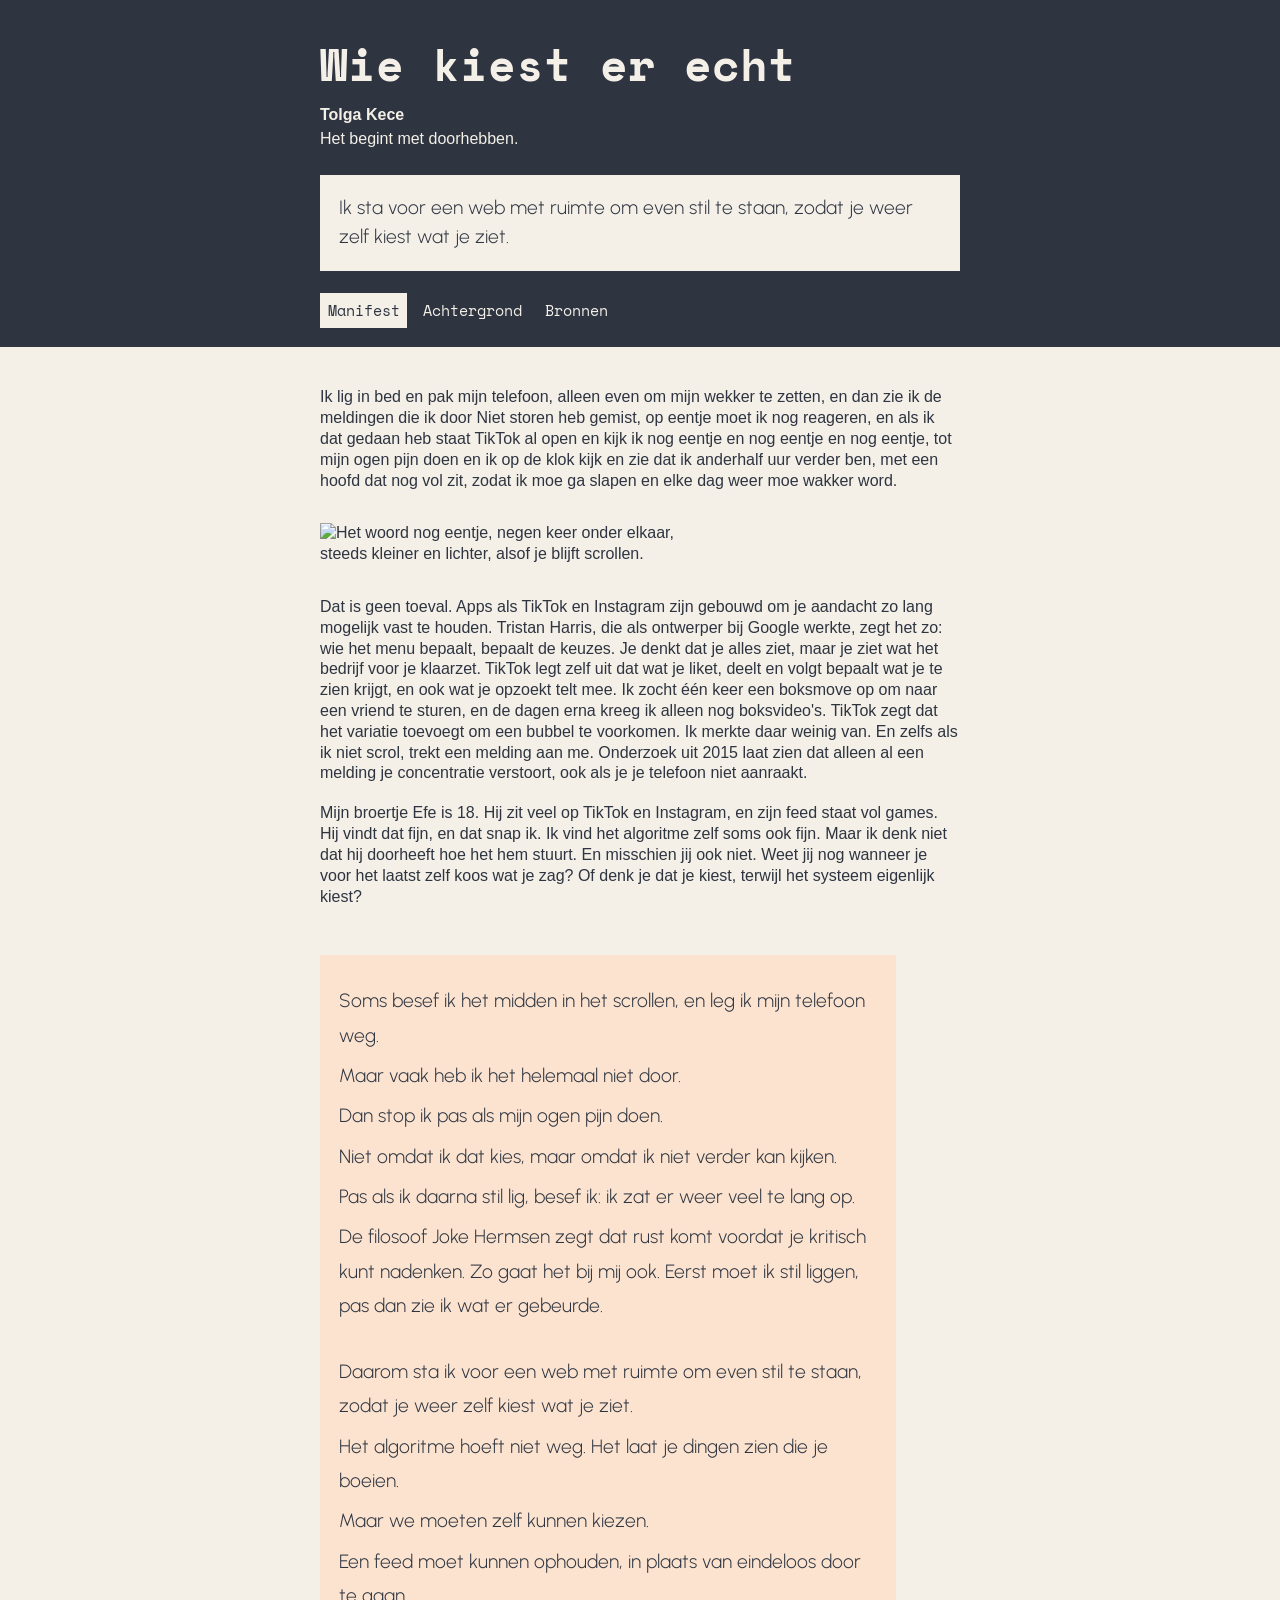
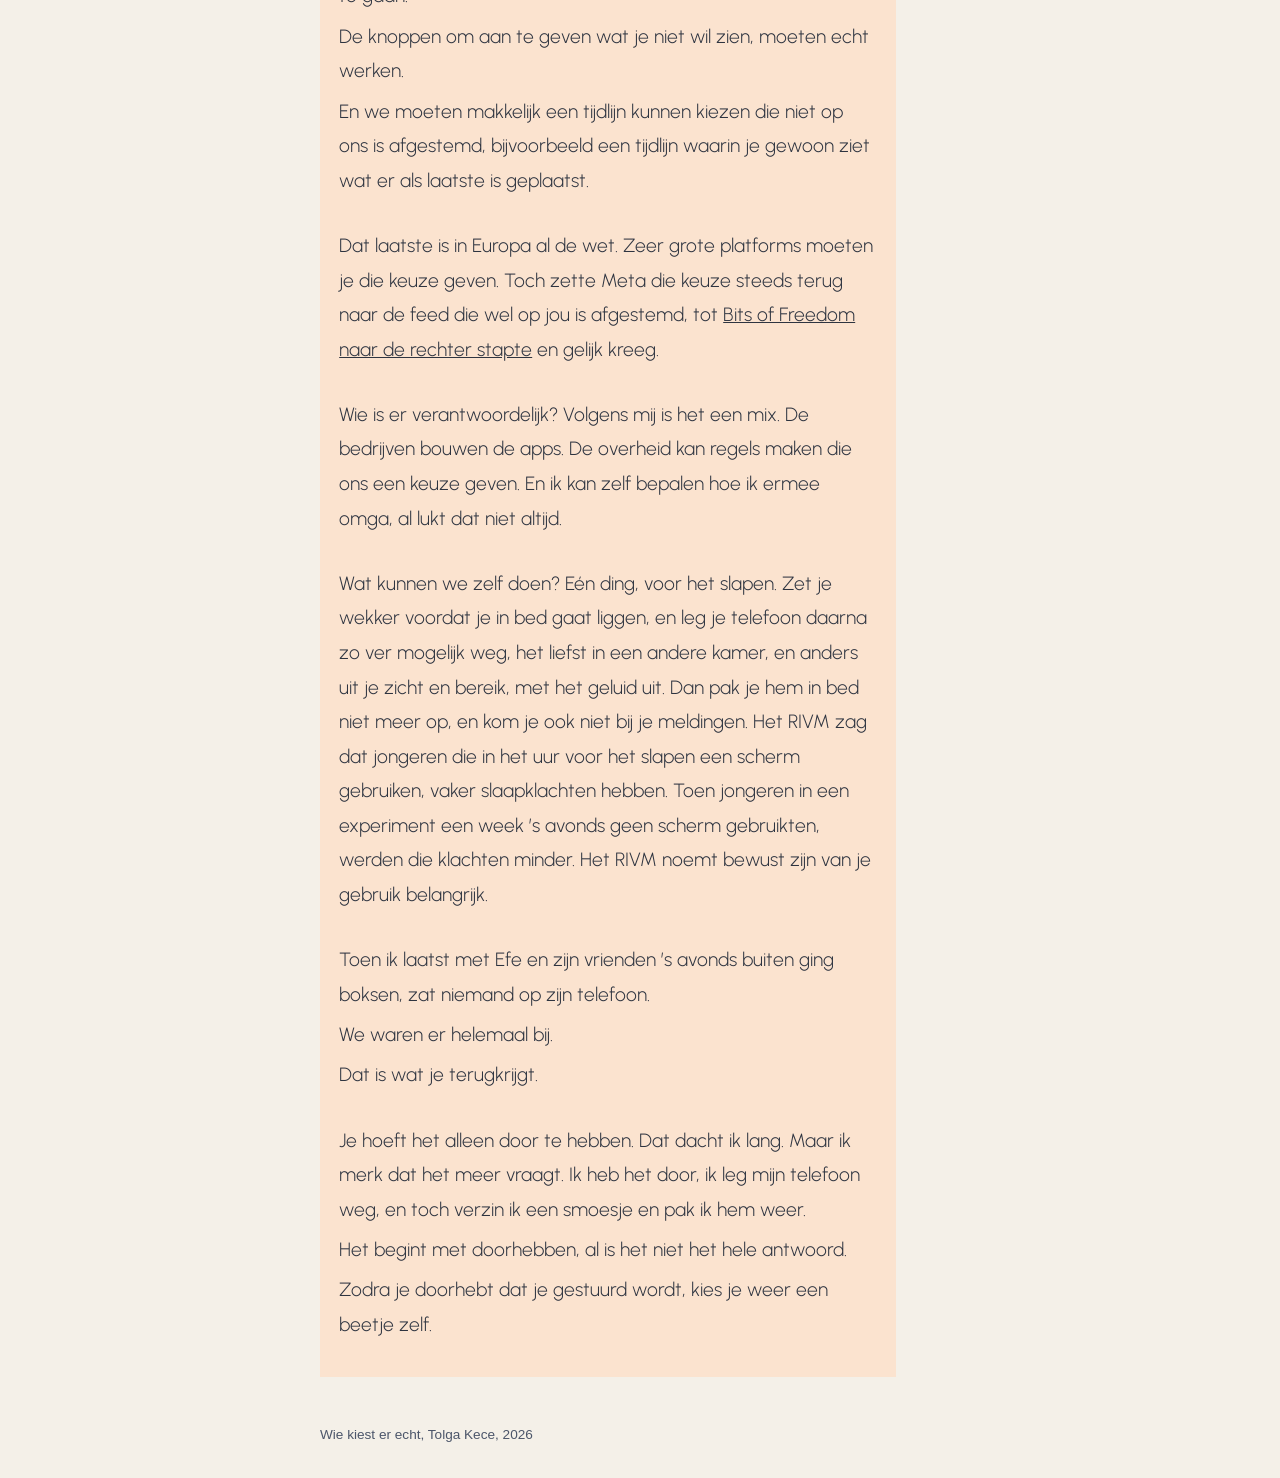
==== index.html @ d1e9406f "Add files via upload" ====
<!DOCTYPE html>
<html lang="nl">
<head>
  <meta charset="UTF-8">
  <meta name="viewport" content="width=device-width, initial-scale=1.0">
  <title>Wie kiest er echt - Manifest</title>
  <link rel="preconnect" href="https://fonts.googleapis.com">
  <link rel="preconnect" href="https://fonts.gstatic.com" crossorigin>
  <link href="https://fonts.googleapis.com/css2?family=Space+Mono:wght@400;700&family=Urbanist:wght@300;400&display=swap" rel="stylesheet">
  <link rel="stylesheet" href="style.css">
</head>
<body>

  <header>
    <h1>Wie kiest er echt</h1>
    <p class="naam">Tolga Kece</p>
    <p class="slogan">Het begint met doorhebben.</p>
    <p class="missie">Ik sta voor een web met ruimte om even stil te staan, zodat je weer zelf kiest wat je ziet.</p>
    <nav>
      <ul>
        <li><a class="actief" href="index.html">Manifest</a></li>
        <li><a href="achtergrond.html">Achtergrond</a></li>
        <li><a href="bronnen.html">Bronnen</a></li>
      </ul>
    </nav>
  </header>

  <main>

    <section class="deel-sturing">
      <p>Ik lig in bed en pak mijn telefoon, alleen even om mijn wekker te zetten, en dan zie ik de meldingen die ik door Niet storen heb gemist, op eentje moet ik nog reageren, en als ik dat gedaan heb staat TikTok al open en kijk ik nog eentje en nog eentje en nog eentje, tot mijn ogen pijn doen en ik op de klok kijk en zie dat ik anderhalf uur verder ben, met een hoofd dat nog vol zit, zodat ik moe ga slapen en elke dag weer moe wakker word.</p>

      <img class="beeld-herhaling" src="images/herhaling.svg" alt="Het woord nog eentje, negen keer onder elkaar, steeds kleiner en lichter, alsof je blijft scrollen.">

      <p>Dat is geen toeval. Apps als TikTok en Instagram zijn gebouwd om je aandacht zo lang mogelijk vast te houden. Tristan Harris, die als ontwerper bij Google werkte, zegt het zo: wie het menu bepaalt, bepaalt de keuzes. Je denkt dat je alles ziet, maar je ziet wat het bedrijf voor je klaarzet. TikTok legt zelf uit dat wat je liket, deelt en volgt bepaalt wat je te zien krijgt, en ook wat je opzoekt telt mee. Ik zocht één keer een boksmove op om naar een vriend te sturen, en de dagen erna kreeg ik alleen nog boksvideo's. TikTok zegt dat het variatie toevoegt om een bubbel te voorkomen. Ik merkte daar weinig van. En zelfs als ik niet scrol, trekt een melding aan me. Onderzoek uit 2015 laat zien dat alleen al een melding je concentratie verstoort, ook als je je telefoon niet aanraakt.</p>

      <p>Mijn broertje Efe is 18. Hij zit veel op TikTok en Instagram, en zijn feed staat vol games. Hij vindt dat fijn, en dat snap ik. Ik vind het algoritme zelf soms ook fijn. Maar ik denk niet dat hij doorheeft hoe het hem stuurt. En misschien jij ook niet. Weet jij nog wanneer je voor het laatst zelf koos wat je zag? Of denk je dat je kiest, terwijl het systeem eigenlijk kiest?</p>
    </section>

    <section class="deel-vrijheid">
      <p>Soms besef ik het midden in het scrollen, en leg ik mijn telefoon weg.</p>
      <p>Maar vaak heb ik het helemaal niet door.</p>
      <p>Dan stop ik pas als mijn ogen pijn doen.</p>
      <p>Niet omdat ik dat kies, maar omdat ik niet verder kan kijken.</p>
      <p>Pas als ik daarna stil lig, besef ik: ik zat er weer veel te lang op.</p>
      <p>De filosoof Joke Hermsen zegt dat rust komt voordat je kritisch kunt nadenken. Zo gaat het bij mij ook. Eerst moet ik stil liggen, pas dan zie ik wat er gebeurde.</p>

      <p class="nieuw-blok">Daarom sta ik voor een web met ruimte om even stil te staan, zodat je weer zelf kiest wat je ziet.</p>
      <p>Het algoritme hoeft niet weg. Het laat je dingen zien die je boeien.</p>
      <p>Maar we moeten zelf kunnen kiezen.</p>
      <p>Een feed moet kunnen ophouden, in plaats van eindeloos door te gaan.</p>
      <p>De knoppen om aan te geven wat je niet wil zien, moeten echt werken.</p>
      <p>En we moeten makkelijk een tijdlijn kunnen kiezen die niet op ons is afgestemd, bijvoorbeeld een tijdlijn waarin je gewoon ziet wat er als laatste is geplaatst.</p>

      <p class="nieuw-blok">Dat laatste is in Europa al de wet. Zeer grote platforms moeten je die keuze geven. Toch zette Meta die keuze steeds terug naar de feed die wel op jou is afgestemd, tot <a href="achtergrond.html">Bits of Freedom naar de rechter stapte</a> en gelijk kreeg.</p>

      <p class="nieuw-blok">Wie is er verantwoordelijk? Volgens mij is het een mix. De bedrijven bouwen de apps. De overheid kan regels maken die ons een keuze geven. En ik kan zelf bepalen hoe ik ermee omga, al lukt dat niet altijd.</p>

      <p class="nieuw-blok">Wat kunnen we zelf doen? Eén ding, voor het slapen. Zet je wekker voordat je in bed gaat liggen, en leg je telefoon daarna zo ver mogelijk weg, het liefst in een andere kamer, en anders uit je zicht en bereik, met het geluid uit. Dan pak je hem in bed niet meer op, en kom je ook niet bij je meldingen. Het RIVM zag dat jongeren die in het uur voor het slapen een scherm gebruiken, vaker slaapklachten hebben. Toen jongeren in een experiment een week ’s avonds geen scherm gebruikten, werden die klachten minder. Het RIVM noemt bewust zijn van je gebruik belangrijk.</p>

      <p class="nieuw-blok">Toen ik laatst met Efe en zijn vrienden ’s avonds buiten ging boksen, zat niemand op zijn telefoon.</p>
      <p>We waren er helemaal bij.</p>
      <p>Dat is wat je terugkrijgt.</p>

      <p class="nieuw-blok">Je hoeft het alleen door te hebben. Dat dacht ik lang. Maar ik merk dat het meer vraagt. Ik heb het door, ik leg mijn telefoon weg, en toch verzin ik een smoesje en pak ik hem weer.</p>
      <p>Het begint met doorhebben, al is het niet het hele antwoord.</p>
      <p>Zodra je doorhebt dat je gestuurd wordt, kies je weer een beetje zelf.</p>
    </section>

  </main>

  <footer>
    <p>Wie kiest er echt, Tolga Kece, 2026</p>
  </footer>

</body>
</html>
---- style.css ----
/* Wie kiest er echt - Tolga Kece */
/* Kleuren: donker #2E3440, grijsblauw #4C566A, licht #F4F0E8, perzik #FBE3CF (deel over vrijheid) */

body {
  margin: 0;
  background-color: #F4F0E8;
  color: #2E3440;
  font-family: Helvetica, Arial, sans-serif;
  line-height: 1.5;
}

/* ---------- Kop ---------- */

header {
  background-color: #2E3440;
  color: #F4F0E8;
  padding: 2.5em 1.5em 1.5em;
}

/* alles in de kop staat in dezelfde kolom als de tekst eronder */
header h1,
header p,
nav ul {
  max-width: 40em;
  margin-left: auto;
  margin-right: auto;
}

header h1 {
  font-family: 'Space Mono', monospace;
  font-weight: 700;
  font-size: 2.8em;
  line-height: 1.1;
  margin-top: 0;
  margin-bottom: 0.3em;
  max-width: 14.3em;
}

.naam {
  font-weight: 700;
  margin-top: 0;
  margin-bottom: 0;
}

.slogan {
  margin-top: 0;
  margin-bottom: 1.5em;
}

.missie {
  background-color: #F4F0E8;
  color: #2E3440;
  font-family: 'Urbanist', sans-serif;
  font-weight: 300;
  font-size: 1.2em;
  line-height: 1.5;
  padding: 1em;
  margin-top: 0;
  margin-bottom: 1.5em;
  max-width: 31.33em;
}

/* ---------- Menu ---------- */

nav ul {
  display: flex;
  list-style: none;
  padding: 0;
  margin-top: 0;
  margin-bottom: 0;
}

nav li {
  margin-right: 0.5em;
}

nav a {
  font-family: 'Space Mono', monospace;
  font-weight: 400;
  font-size: 0.95em;
  color: #F4F0E8;
  text-decoration: none;
  padding: 0.4em 0.5em;
  transition: background-color 0.2s, color 0.2s;
}

nav a:hover,
nav a:focus {
  background-color: #F4F0E8;
  color: #2E3440;
  text-decoration: underline;
}

nav a.actief {
  background-color: #F4F0E8;
  color: #2E3440;
  text-decoration: none;
}

/* ---------- Tekst ---------- */

main {
  max-width: 40em;
  margin: 0 auto;
  padding: 2.5em 1.5em 3em;
}

main a {
  color: #2E3440;
  text-decoration: underline;
  transition: color 0.2s;
}

main a:hover,
main a:focus {
  color: #4C566A;
  text-decoration: none;
}

h2 {
  font-family: 'Space Mono', monospace;
  font-weight: 700;
  font-size: 1.4em;
  line-height: 1.25;
  margin-top: 2em;
  margin-bottom: 0.5em;
}

/* index.html */

.deel-sturing {
  font-family: Helvetica, Arial, sans-serif;
  line-height: 1.3;
}

.deel-sturing p {
  margin-top: 0;
  margin-bottom: 1.2em;
}

.deel-vrijheid {
  font-family: 'Urbanist', sans-serif;
  font-weight: 300;
  font-size: 1.2em;
  line-height: 1.8;
  max-width: 28em;
  margin-top: 2.5em;
  background-color: #FBE3CF;
  padding: 1.5em 1em;
}

.deel-vrijheid p {
  margin-top: 0;
  margin-bottom: 0.3em;
}

/* witregel tussen groepjes regels */
.deel-vrijheid .nieuw-blok {
  margin-top: 1.6em;
}

/* achtergrond.html */

.artikel {
  line-height: 1.5;
}

.paginatitel {
  font-size: 1.9em;
}

/* eerste kopje bovenaan main, zonder extra ruimte erboven */
.eerste-kop {
  margin-top: 0;
}

/* bronnen.html */

.bronnen ul {
  list-style: none;
  padding: 0;
  margin: 0;
}

.bronnen li {
  margin-bottom: 1em;
}

/* lange webadressen mogen overal afbreken, zodat ze op een telefoon passen */
.bronnen a {
  overflow-wrap: anywhere;
}

/* ---------- Voet ---------- */

footer {
  max-width: 40em;
  margin: 0 auto;
  padding: 0 1.5em 2em;
}

footer p {
  color: #4C566A;
  font-size: 0.85em;
  margin: 0;
}

/* Beelden */

.beeld-herhaling,
.beeld-tijdlijn {
  display: block;
  width: 100%;
  max-width: 360px;
  margin: 2em 0;
}
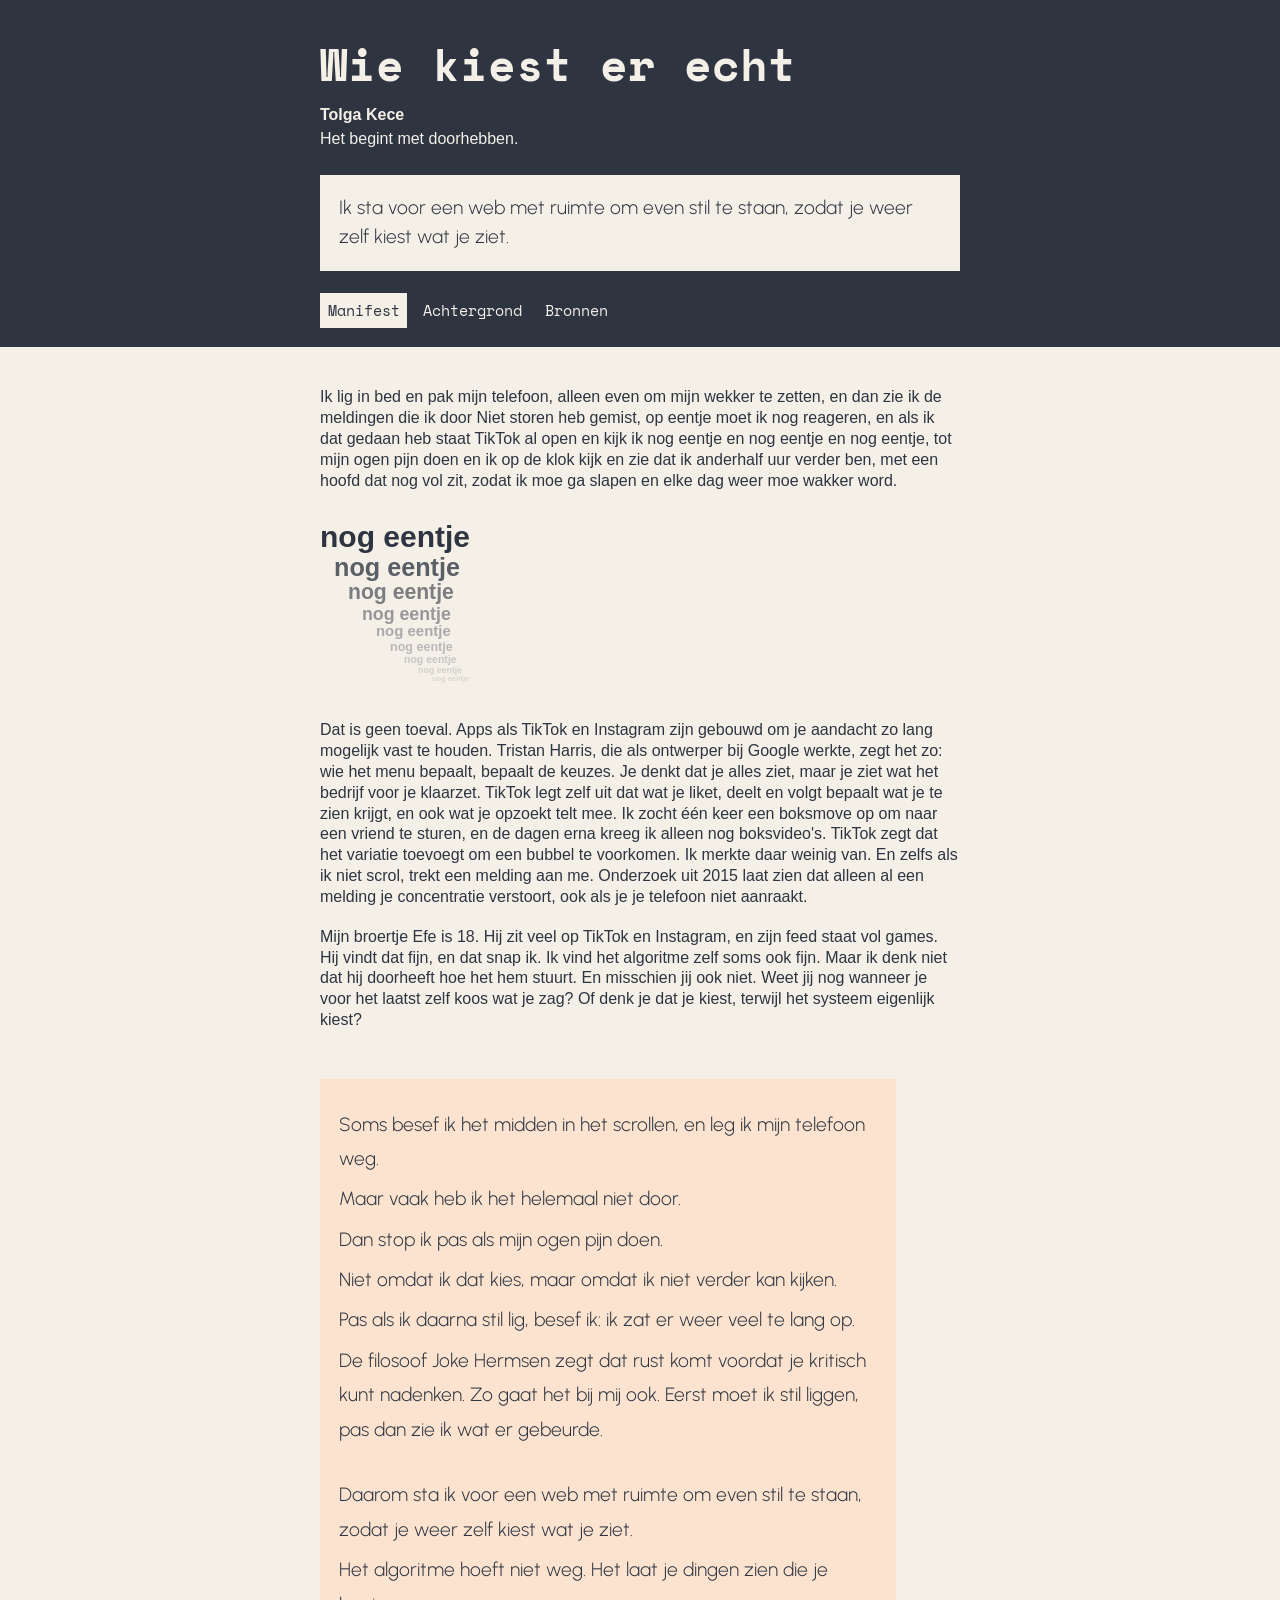
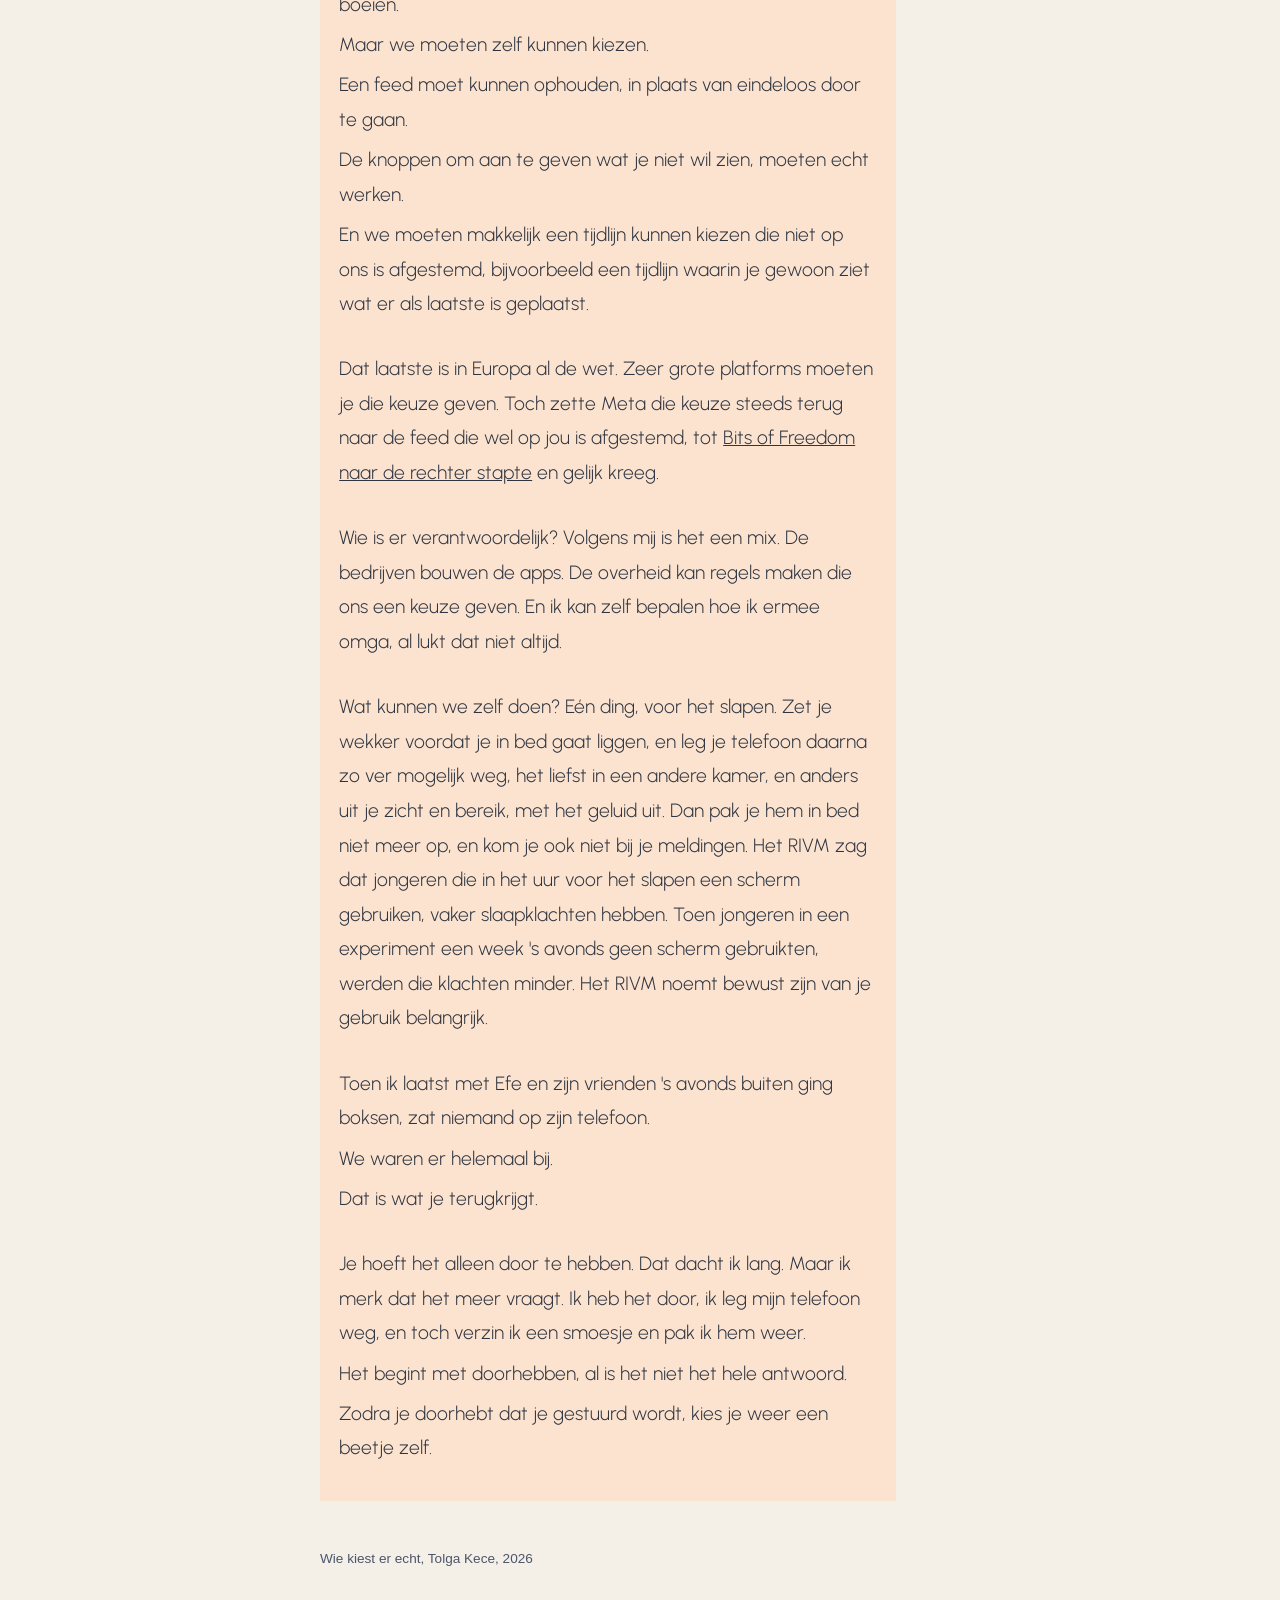
==== commit d77b385c: "Add files via upload" ====
--- a/index.html
+++ b/index.html
@@ -1,77 +1,161 @@
-<!DOCTYPE html>
+<!doctype html>
 <html lang="nl">
-<head>
-  <meta charset="UTF-8">
-  <meta name="viewport" content="width=device-width, initial-scale=1.0">
-  <title>Wie kiest er echt - Manifest</title>
-  <link rel="preconnect" href="https://fonts.googleapis.com">
-  <link rel="preconnect" href="https://fonts.gstatic.com" crossorigin>
-  <link href="https://fonts.googleapis.com/css2?family=Space+Mono:wght@400;700&family=Urbanist:wght@300;400&display=swap" rel="stylesheet">
-  <link rel="stylesheet" href="style.css">
-</head>
-<body>
+  <head>
+    <meta charset="UTF-8" />
+    <meta name="viewport" content="width=device-width, initial-scale=1.0" />
+    <title>Wie kiest er echt - Manifest</title>
+    <link rel="preconnect" href="https://fonts.googleapis.com" />
+    <link rel="preconnect" href="https://fonts.gstatic.com" crossorigin />
+    <link
+      href="https://fonts.googleapis.com/css2?family=Space+Mono:wght@400;700&family=Urbanist:wght@300;400&display=swap"
+      rel="stylesheet"
+    />
+    <link rel="stylesheet" href="style.css" />
+  </head>
+  <body>
+    <header>
+      <h1>Wie kiest er echt</h1>
+      <p class="naam">Tolga Kece</p>
+      <p class="slogan">Het begint met doorhebben.</p>
+      <p class="missie">
+        Ik sta voor een web met ruimte om even stil te staan, zodat je weer zelf
+        kiest wat je ziet.
+      </p>
+      <nav>
+        <ul>
+          <li><a class="actief" href="index.html">Manifest</a></li>
+          <li><a href="achtergrond.html">Achtergrond</a></li>
+          <li><a href="bronnen.html">Bronnen</a></li>
+        </ul>
+      </nav>
+    </header>
 
-  <header>
-    <h1>Wie kiest er echt</h1>
-    <p class="naam">Tolga Kece</p>
-    <p class="slogan">Het begint met doorhebben.</p>
-    <p class="missie">Ik sta voor een web met ruimte om even stil te staan, zodat je weer zelf kiest wat je ziet.</p>
-    <nav>
-      <ul>
-        <li><a class="actief" href="index.html">Manifest</a></li>
-        <li><a href="achtergrond.html">Achtergrond</a></li>
-        <li><a href="bronnen.html">Bronnen</a></li>
-      </ul>
-    </nav>
-  </header>
+    <main>
+      <section class="deel-sturing">
+        <p>
+          Ik lig in bed en pak mijn telefoon, alleen even om mijn wekker te
+          zetten, en dan zie ik de meldingen die ik door Niet storen heb gemist,
+          op eentje moet ik nog reageren, en als ik dat gedaan heb staat TikTok
+          al open en kijk ik nog eentje en nog eentje en nog eentje, tot mijn
+          ogen pijn doen en ik op de klok kijk en zie dat ik anderhalf uur
+          verder ben, met een hoofd dat nog vol zit, zodat ik moe ga slapen en
+          elke dag weer moe wakker word.
+        </p>
 
-  <main>
+        <img
+          class="beeld-herhaling"
+          src="images/herhaling.svg"
+          alt="Het woord nog eentje, negen keer onder elkaar, steeds kleiner en lichter, alsof je blijft scrollen."
+        />
 
-    <section class="deel-sturing">
-      <p>Ik lig in bed en pak mijn telefoon, alleen even om mijn wekker te zetten, en dan zie ik de meldingen die ik door Niet storen heb gemist, op eentje moet ik nog reageren, en als ik dat gedaan heb staat TikTok al open en kijk ik nog eentje en nog eentje en nog eentje, tot mijn ogen pijn doen en ik op de klok kijk en zie dat ik anderhalf uur verder ben, met een hoofd dat nog vol zit, zodat ik moe ga slapen en elke dag weer moe wakker word.</p>
+        <p>
+          Dat is geen toeval. Apps als TikTok en Instagram zijn gebouwd om je
+          aandacht zo lang mogelijk vast te houden. Tristan Harris, die als
+          ontwerper bij Google werkte, zegt het zo: wie het menu bepaalt,
+          bepaalt de keuzes. Je denkt dat je alles ziet, maar je ziet wat het
+          bedrijf voor je klaarzet. TikTok legt zelf uit dat wat je liket, deelt
+          en volgt bepaalt wat je te zien krijgt, en ook wat je opzoekt telt
+          mee. Ik zocht één keer een boksmove op om naar een vriend te sturen,
+          en de dagen erna kreeg ik alleen nog boksvideo's. TikTok zegt dat het
+          variatie toevoegt om een bubbel te voorkomen. Ik merkte daar weinig
+          van. En zelfs als ik niet scrol, trekt een melding aan me. Onderzoek
+          uit 2015 laat zien dat alleen al een melding je concentratie
+          verstoort, ook als je je telefoon niet aanraakt.
+        </p>
 
-      <img class="beeld-herhaling" src="images/herhaling.svg" alt="Het woord nog eentje, negen keer onder elkaar, steeds kleiner en lichter, alsof je blijft scrollen.">
+        <p>
+          Mijn broertje Efe is 18. Hij zit veel op TikTok en Instagram, en zijn
+          feed staat vol games. Hij vindt dat fijn, en dat snap ik. Ik vind het
+          algoritme zelf soms ook fijn. Maar ik denk niet dat hij doorheeft hoe
+          het hem stuurt. En misschien jij ook niet. Weet jij nog wanneer je
+          voor het laatst zelf koos wat je zag? Of denk je dat je kiest, terwijl
+          het systeem eigenlijk kiest?
+        </p>
+      </section>
 
-      <p>Dat is geen toeval. Apps als TikTok en Instagram zijn gebouwd om je aandacht zo lang mogelijk vast te houden. Tristan Harris, die als ontwerper bij Google werkte, zegt het zo: wie het menu bepaalt, bepaalt de keuzes. Je denkt dat je alles ziet, maar je ziet wat het bedrijf voor je klaarzet. TikTok legt zelf uit dat wat je liket, deelt en volgt bepaalt wat je te zien krijgt, en ook wat je opzoekt telt mee. Ik zocht één keer een boksmove op om naar een vriend te sturen, en de dagen erna kreeg ik alleen nog boksvideo's. TikTok zegt dat het variatie toevoegt om een bubbel te voorkomen. Ik merkte daar weinig van. En zelfs als ik niet scrol, trekt een melding aan me. Onderzoek uit 2015 laat zien dat alleen al een melding je concentratie verstoort, ook als je je telefoon niet aanraakt.</p>
+      <section class="deel-vrijheid">
+        <p>
+          Soms besef ik het midden in het scrollen, en leg ik mijn telefoon weg.
+        </p>
+        <p>Maar vaak heb ik het helemaal niet door.</p>
+        <p>Dan stop ik pas als mijn ogen pijn doen.</p>
+        <p>Niet omdat ik dat kies, maar omdat ik niet verder kan kijken.</p>
+        <p>
+          Pas als ik daarna stil lig, besef ik: ik zat er weer veel te lang op.
+        </p>
+        <p>
+          De filosoof Joke Hermsen zegt dat rust komt voordat je kritisch kunt
+          nadenken. Zo gaat het bij mij ook. Eerst moet ik stil liggen, pas dan
+          zie ik wat er gebeurde.
+        </p>
 
-      <p>Mijn broertje Efe is 18. Hij zit veel op TikTok en Instagram, en zijn feed staat vol games. Hij vindt dat fijn, en dat snap ik. Ik vind het algoritme zelf soms ook fijn. Maar ik denk niet dat hij doorheeft hoe het hem stuurt. En misschien jij ook niet. Weet jij nog wanneer je voor het laatst zelf koos wat je zag? Of denk je dat je kiest, terwijl het systeem eigenlijk kiest?</p>
-    </section>
+        <p class="nieuw-blok">
+          Daarom sta ik voor een web met ruimte om even stil te staan, zodat je
+          weer zelf kiest wat je ziet.
+        </p>
+        <p>
+          Het algoritme hoeft niet weg. Het laat je dingen zien die je boeien.
+        </p>
+        <p>Maar we moeten zelf kunnen kiezen.</p>
+        <p>
+          Een feed moet kunnen ophouden, in plaats van eindeloos door te gaan.
+        </p>
+        <p>
+          De knoppen om aan te geven wat je niet wil zien, moeten echt werken.
+        </p>
+        <p>
+          En we moeten makkelijk een tijdlijn kunnen kiezen die niet op ons is
+          afgestemd, bijvoorbeeld een tijdlijn waarin je gewoon ziet wat er als
+          laatste is geplaatst.
+        </p>
 
-    <section class="deel-vrijheid">
-      <p>Soms besef ik het midden in het scrollen, en leg ik mijn telefoon weg.</p>
-      <p>Maar vaak heb ik het helemaal niet door.</p>
-      <p>Dan stop ik pas als mijn ogen pijn doen.</p>
-      <p>Niet omdat ik dat kies, maar omdat ik niet verder kan kijken.</p>
-      <p>Pas als ik daarna stil lig, besef ik: ik zat er weer veel te lang op.</p>
-      <p>De filosoof Joke Hermsen zegt dat rust komt voordat je kritisch kunt nadenken. Zo gaat het bij mij ook. Eerst moet ik stil liggen, pas dan zie ik wat er gebeurde.</p>
+        <p class="nieuw-blok">
+          Dat laatste is in Europa al de wet. Zeer grote platforms moeten je die
+          keuze geven. Toch zette Meta die keuze steeds terug naar de feed die
+          wel op jou is afgestemd, tot
+          <a href="achtergrond.html">Bits of Freedom naar de rechter stapte</a>
+          en gelijk kreeg.
+        </p>
 
-      <p class="nieuw-blok">Daarom sta ik voor een web met ruimte om even stil te staan, zodat je weer zelf kiest wat je ziet.</p>
-      <p>Het algoritme hoeft niet weg. Het laat je dingen zien die je boeien.</p>
-      <p>Maar we moeten zelf kunnen kiezen.</p>
-      <p>Een feed moet kunnen ophouden, in plaats van eindeloos door te gaan.</p>
-      <p>De knoppen om aan te geven wat je niet wil zien, moeten echt werken.</p>
-      <p>En we moeten makkelijk een tijdlijn kunnen kiezen die niet op ons is afgestemd, bijvoorbeeld een tijdlijn waarin je gewoon ziet wat er als laatste is geplaatst.</p>
+        <p class="nieuw-blok">
+          Wie is er verantwoordelijk? Volgens mij is het een mix. De bedrijven
+          bouwen de apps. De overheid kan regels maken die ons een keuze geven.
+          En ik kan zelf bepalen hoe ik ermee omga, al lukt dat niet altijd.
+        </p>
 
-      <p class="nieuw-blok">Dat laatste is in Europa al de wet. Zeer grote platforms moeten je die keuze geven. Toch zette Meta die keuze steeds terug naar de feed die wel op jou is afgestemd, tot <a href="achtergrond.html">Bits of Freedom naar de rechter stapte</a> en gelijk kreeg.</p>
+        <p class="nieuw-blok">
+          Wat kunnen we zelf doen? Eén ding, voor het slapen. Zet je wekker
+          voordat je in bed gaat liggen, en leg je telefoon daarna zo ver
+          mogelijk weg, het liefst in een andere kamer, en anders uit je zicht
+          en bereik, met het geluid uit. Dan pak je hem in bed niet meer op, en
+          kom je ook niet bij je meldingen. Het RIVM zag dat jongeren die in het
+          uur voor het slapen een scherm gebruiken, vaker slaapklachten hebben.
+          Toen jongeren in een experiment een week 's avonds geen scherm
+          gebruikten, werden die klachten minder. Het RIVM noemt bewust zijn van
+          je gebruik belangrijk.
+        </p>
 
-      <p class="nieuw-blok">Wie is er verantwoordelijk? Volgens mij is het een mix. De bedrijven bouwen de apps. De overheid kan regels maken die ons een keuze geven. En ik kan zelf bepalen hoe ik ermee omga, al lukt dat niet altijd.</p>
+        <p class="nieuw-blok">
+          Toen ik laatst met Efe en zijn vrienden 's avonds buiten ging boksen,
+          zat niemand op zijn telefoon.
+        </p>
+        <p>We waren er helemaal bij.</p>
+        <p>Dat is wat je terugkrijgt.</p>
 
-      <p class="nieuw-blok">Wat kunnen we zelf doen? Eén ding, voor het slapen. Zet je wekker voordat je in bed gaat liggen, en leg je telefoon daarna zo ver mogelijk weg, het liefst in een andere kamer, en anders uit je zicht en bereik, met het geluid uit. Dan pak je hem in bed niet meer op, en kom je ook niet bij je meldingen. Het RIVM zag dat jongeren die in het uur voor het slapen een scherm gebruiken, vaker slaapklachten hebben. Toen jongeren in een experiment een week ’s avonds geen scherm gebruikten, werden die klachten minder. Het RIVM noemt bewust zijn van je gebruik belangrijk.</p>
+        <p class="nieuw-blok">
+          Je hoeft het alleen door te hebben. Dat dacht ik lang. Maar ik merk
+          dat het meer vraagt. Ik heb het door, ik leg mijn telefoon weg, en
+          toch verzin ik een smoesje en pak ik hem weer.
+        </p>
+        <p>Het begint met doorhebben, al is het niet het hele antwoord.</p>
+        <p>
+          Zodra je doorhebt dat je gestuurd wordt, kies je weer een beetje zelf.
+        </p>
+      </section>
+    </main>
 
-      <p class="nieuw-blok">Toen ik laatst met Efe en zijn vrienden ’s avonds buiten ging boksen, zat niemand op zijn telefoon.</p>
-      <p>We waren er helemaal bij.</p>
-      <p>Dat is wat je terugkrijgt.</p>
-
-      <p class="nieuw-blok">Je hoeft het alleen door te hebben. Dat dacht ik lang. Maar ik merk dat het meer vraagt. Ik heb het door, ik leg mijn telefoon weg, en toch verzin ik een smoesje en pak ik hem weer.</p>
-      <p>Het begint met doorhebben, al is het niet het hele antwoord.</p>
-      <p>Zodra je doorhebt dat je gestuurd wordt, kies je weer een beetje zelf.</p>
-    </section>
-
-  </main>
-
-  <footer>
-    <p>Wie kiest er echt, Tolga Kece, 2026</p>
-  </footer>
-
-</body>
+    <footer>
+      <p>Wie kiest er echt, Tolga Kece, 2026</p>
+    </footer>
+  </body>
 </html>
--- a/style.css
+++ b/style.css
@@ -1,23 +1,22 @@
-/* Wie kiest er echt - Tolga Kece */
-/* Kleuren: donker #2E3440, grijsblauw #4C566A, licht #F4F0E8, perzik #FBE3CF (deel over vrijheid) */
+/* Kleuren: donker #2E3440, grijsblauw #4C566A, licht #F4F0E8, perzik #FBE3CF */
 
 body {
   margin: 0;
-  background-color: #F4F0E8;
-  color: #2E3440;
+  background-color: #f4f0e8;
+  color: #2e3440;
   font-family: Helvetica, Arial, sans-serif;
   line-height: 1.5;
 }
 
-/* ---------- Kop ---------- */
+/* Kop bovenaan */
 
 header {
-  background-color: #2E3440;
-  color: #F4F0E8;
+  background-color: #2e3440;
+  color: #f4f0e8;
   padding: 2.5em 1.5em 1.5em;
 }
 
-/* alles in de kop staat in dezelfde kolom als de tekst eronder */
+/* Kop in dezelfde kolom als de tekst */
 header h1,
 header p,
 nav ul {
@@ -27,7 +26,7 @@
 }
 
 header h1 {
-  font-family: 'Space Mono', monospace;
+  font-family: "Space Mono", monospace;
   font-weight: 700;
   font-size: 2.8em;
   line-height: 1.1;
@@ -48,9 +47,9 @@
 }
 
 .missie {
-  background-color: #F4F0E8;
-  color: #2E3440;
-  font-family: 'Urbanist', sans-serif;
+  background-color: #f4f0e8;
+  color: #2e3440;
+  font-family: "Urbanist", sans-serif;
   font-weight: 300;
   font-size: 1.2em;
   line-height: 1.5;
@@ -60,7 +59,7 @@
   max-width: 31.33em;
 }
 
-/* ---------- Menu ---------- */
+/* Menu */
 
 nav ul {
   display: flex;
@@ -75,29 +74,31 @@
 }
 
 nav a {
-  font-family: 'Space Mono', monospace;
+  font-family: "Space Mono", monospace;
   font-weight: 400;
   font-size: 0.95em;
-  color: #F4F0E8;
+  color: #f4f0e8;
   text-decoration: none;
   padding: 0.4em 0.5em;
-  transition: background-color 0.2s, color 0.2s;
+  transition:
+    background-color 0.2s,
+    color 0.2s;
 }
 
 nav a:hover,
 nav a:focus {
-  background-color: #F4F0E8;
-  color: #2E3440;
+  background-color: #f4f0e8;
+  color: #2e3440;
   text-decoration: underline;
 }
 
 nav a.actief {
-  background-color: #F4F0E8;
-  color: #2E3440;
+  background-color: #f4f0e8;
+  color: #2e3440;
   text-decoration: none;
 }
 
-/* ---------- Tekst ---------- */
+/* Tekst, links en kopjes */
 
 main {
   max-width: 40em;
@@ -106,19 +107,19 @@
 }
 
 main a {
-  color: #2E3440;
+  color: #2e3440;
   text-decoration: underline;
   transition: color 0.2s;
 }
 
 main a:hover,
 main a:focus {
-  color: #4C566A;
+  color: #4c566a;
   text-decoration: none;
 }
 
 h2 {
-  font-family: 'Space Mono', monospace;
+  font-family: "Space Mono", monospace;
   font-weight: 700;
   font-size: 1.4em;
   line-height: 1.25;
@@ -126,7 +127,7 @@
   margin-bottom: 0.5em;
 }
 
-/* index.html */
+/* Manifest, deel over sturing */
 
 .deel-sturing {
   font-family: Helvetica, Arial, sans-serif;
@@ -138,14 +139,15 @@
   margin-bottom: 1.2em;
 }
 
+/* Deel over vrijheid, met perzik vlak en meer ruimte */
 .deel-vrijheid {
-  font-family: 'Urbanist', sans-serif;
+  font-family: "Urbanist", sans-serif;
   font-weight: 300;
   font-size: 1.2em;
   line-height: 1.8;
   max-width: 28em;
   margin-top: 2.5em;
-  background-color: #FBE3CF;
+  background-color: #fbe3cf;
   padding: 1.5em 1em;
 }
 
@@ -154,12 +156,12 @@
   margin-bottom: 0.3em;
 }
 
-/* witregel tussen groepjes regels */
+/* Witregel tussen groepjes */
 .deel-vrijheid .nieuw-blok {
   margin-top: 1.6em;
 }
 
-/* achtergrond.html */
+/* Pagina Achtergrond */
 
 .artikel {
   line-height: 1.5;
@@ -169,12 +171,12 @@
   font-size: 1.9em;
 }
 
-/* eerste kopje bovenaan main, zonder extra ruimte erboven */
+/* Eerste kopje, zonder ruimte erboven */
 .eerste-kop {
   margin-top: 0;
 }
 
-/* bronnen.html */
+/* Pagina Bronnen */
 
 .bronnen ul {
   list-style: none;
@@ -186,12 +188,12 @@
   margin-bottom: 1em;
 }
 
-/* lange webadressen mogen overal afbreken, zodat ze op een telefoon passen */
+/* Lange webadressen passen ook op een telefoon */
 .bronnen a {
   overflow-wrap: anywhere;
 }
 
-/* ---------- Voet ---------- */
+/* Footer onderaan */
 
 footer {
   max-width: 40em;
@@ -200,7 +202,7 @@
 }
 
 footer p {
-  color: #4C566A;
+  color: #4c566a;
   font-size: 0.85em;
   margin: 0;
 }
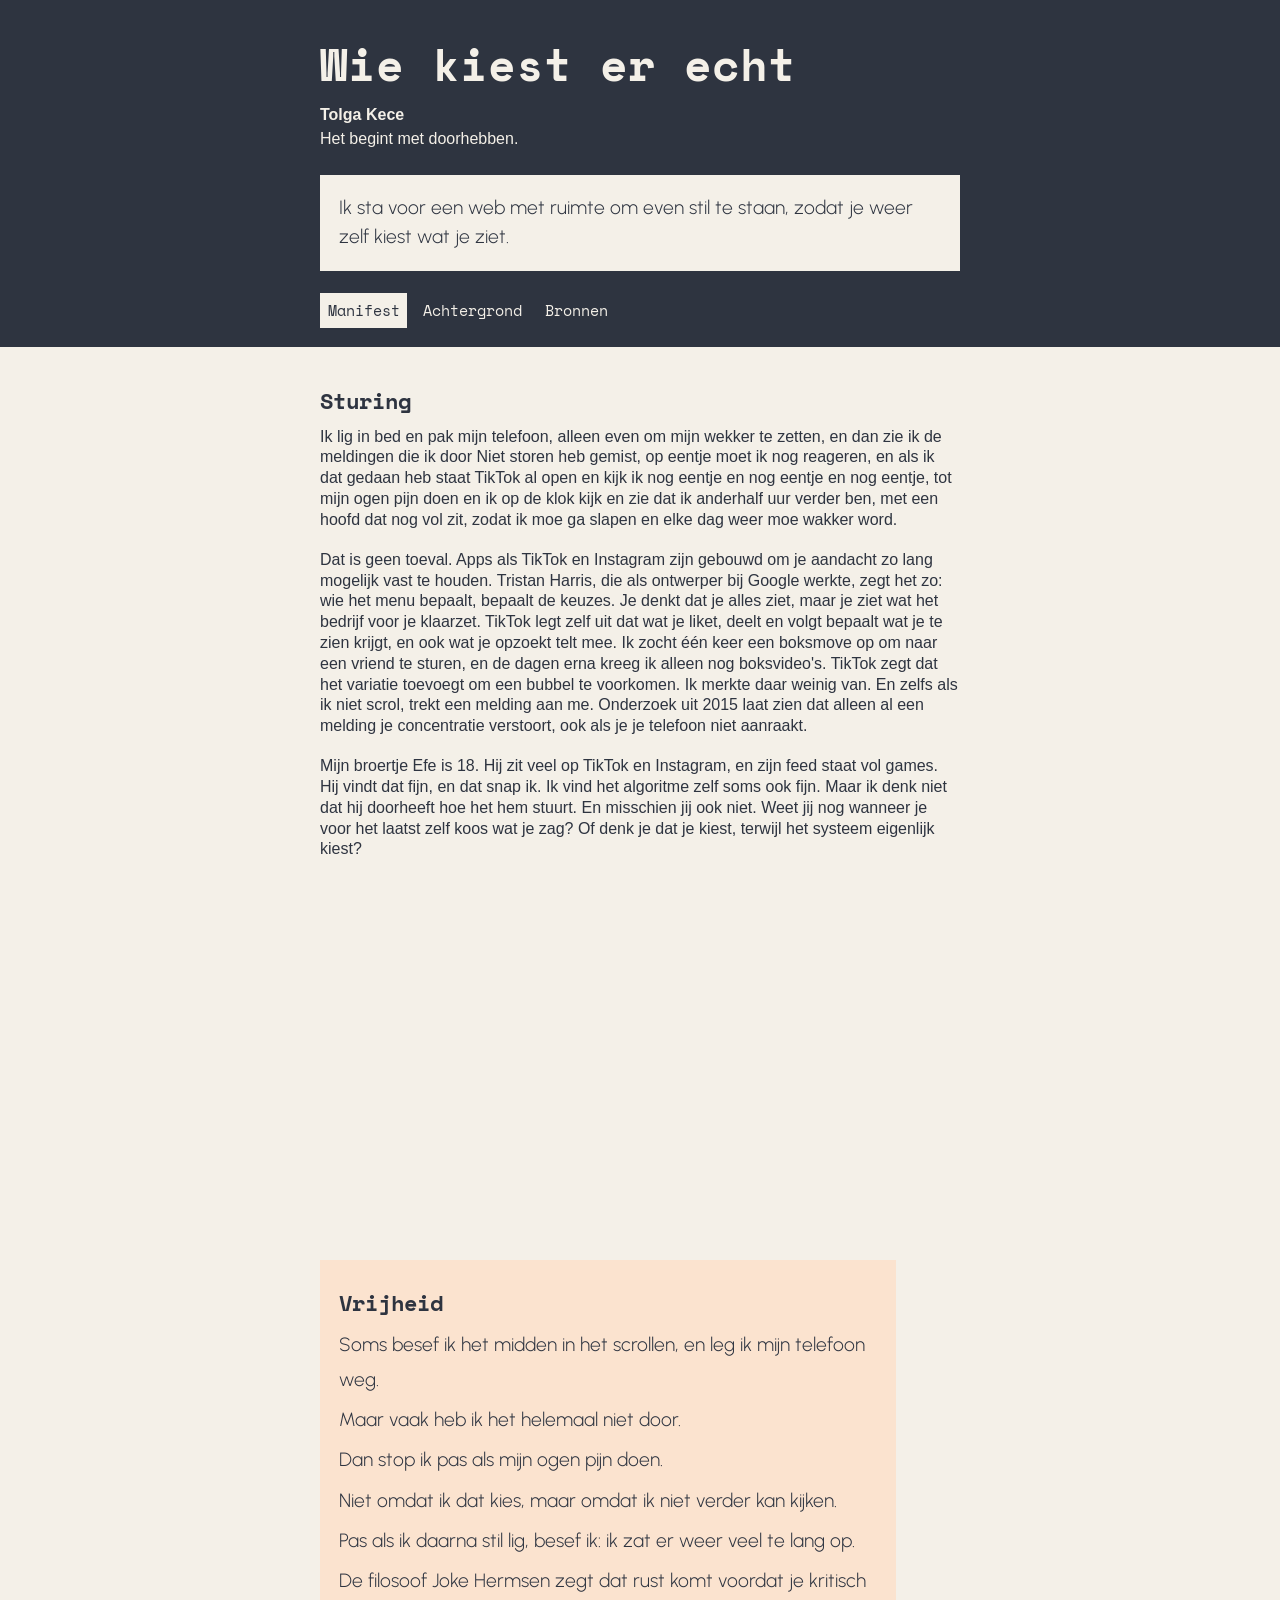
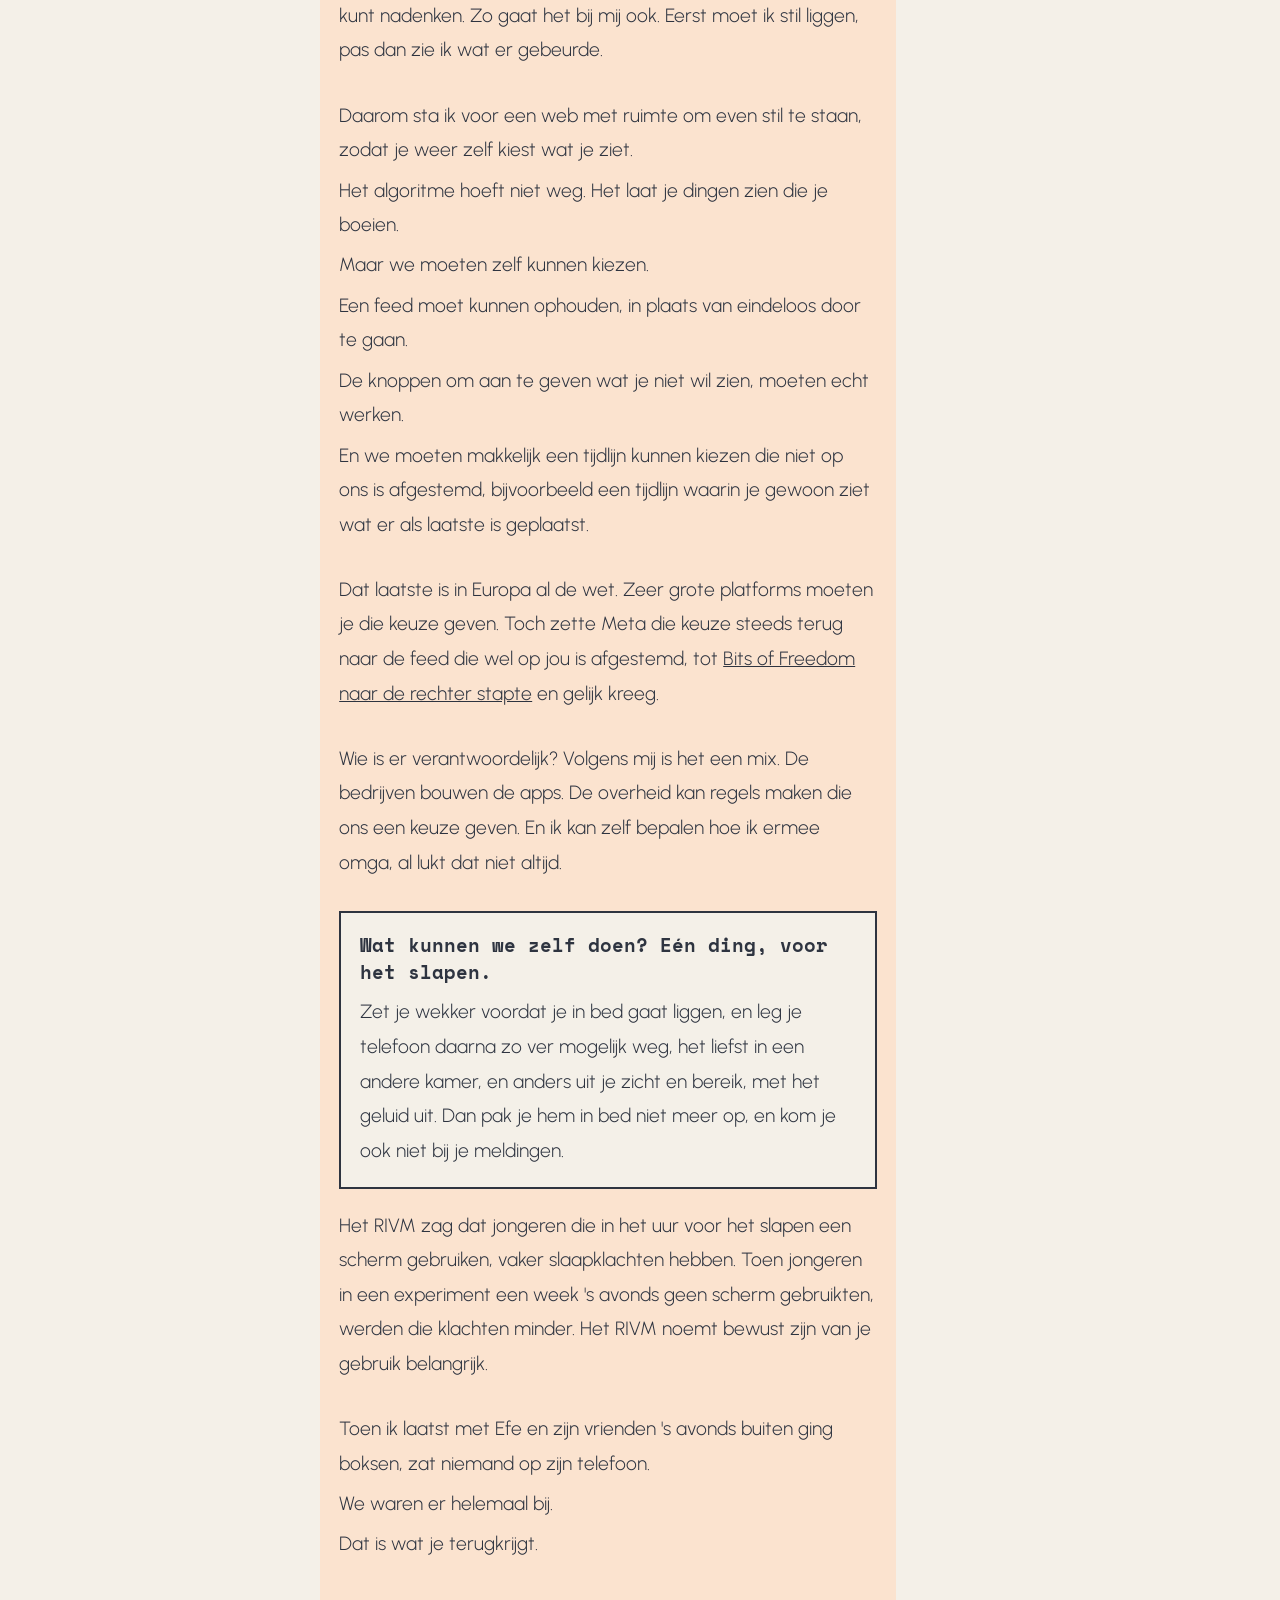
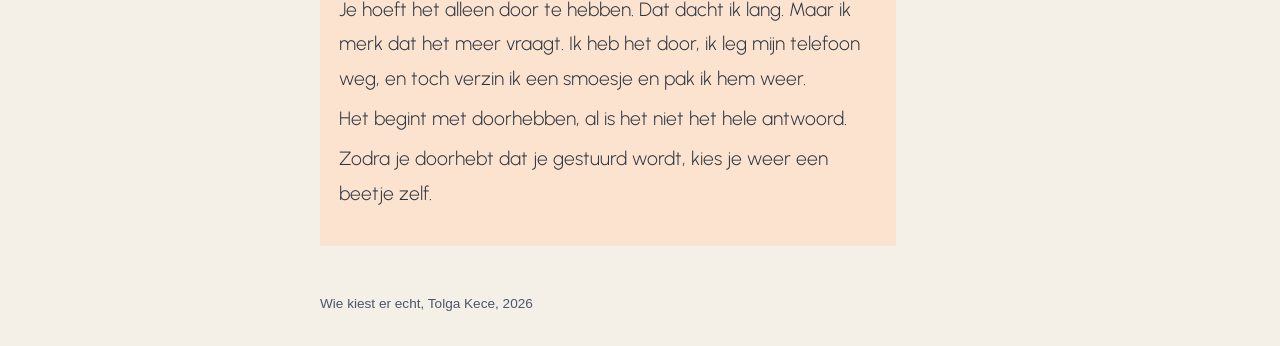
==== commit a3b37844: "Video als overgang en lichte oproep" ====
--- a/index.html
+++ b/index.html
@@ -28,10 +28,11 @@
           <li><a href="bronnen.html">Bronnen</a></li>
         </ul>
       </nav>
-    </header>
+</header>
 
     <main>
       <section class="deel-sturing">
+        <h2 class="eerste-kop">Sturing</h2>
         <p>
           Ik lig in bed en pak mijn telefoon, alleen even om mijn wekker te
           zetten, en dan zie ik de meldingen die ik door Niet storen heb gemist,
@@ -41,12 +42,6 @@
           verder ben, met een hoofd dat nog vol zit, zodat ik moe ga slapen en
           elke dag weer moe wakker word.
         </p>
-
-        <img
-          class="beeld-herhaling"
-          src="images/herhaling.svg"
-          alt="Het woord nog eentje, negen keer onder elkaar, steeds kleiner en lichter, alsof je blijft scrollen."
-        />
 
         <p>
           Dat is geen toeval. Apps als TikTok en Instagram zijn gebouwd om je
@@ -71,9 +66,27 @@
           voor het laatst zelf koos wat je zag? Of denk je dat je kiest, terwijl
           het systeem eigenlijk kiest?
         </p>
+
+        <div class="overgang">
+          <video
+            src="images/nog-eentje-overgang.mp4"
+            poster="images/nog-eentje-overgang-stil.png"
+            autoplay
+            muted
+            loop
+            playsinline
+            aria-label="Het woord nog eentje, steeds opnieuw, dat langzaam omhoog schuift en aan de randen vervaagt, alsof je blijft scrollen."
+          ></video>
+          <img
+            class="overgang-stil"
+            src="images/nog-eentje-overgang-stil.png"
+            alt="Het woord nog eentje, steeds opnieuw, dat langzaam omhoog schuift en aan de randen vervaagt, alsof je blijft scrollen."
+          />
+        </div>
       </section>
 
       <section class="deel-vrijheid">
+        <h2>Vrijheid</h2>
         <p>
           Soms besef ik het midden in het scrollen, en leg ik mijn telefoon weg.
         </p>
@@ -123,16 +136,20 @@
           En ik kan zelf bepalen hoe ik ermee omga, al lukt dat niet altijd.
         </p>
 
-        <p class="nieuw-blok">
-          Wat kunnen we zelf doen? Eén ding, voor het slapen. Zet je wekker
-          voordat je in bed gaat liggen, en leg je telefoon daarna zo ver
-          mogelijk weg, het liefst in een andere kamer, en anders uit je zicht
-          en bereik, met het geluid uit. Dan pak je hem in bed niet meer op, en
-          kom je ook niet bij je meldingen. Het RIVM zag dat jongeren die in het
-          uur voor het slapen een scherm gebruiken, vaker slaapklachten hebben.
-          Toen jongeren in een experiment een week 's avonds geen scherm
-          gebruikten, werden die klachten minder. Het RIVM noemt bewust zijn van
-          je gebruik belangrijk.
+        <section class="nieuw-blok oproep">
+          <h3>Wat kunnen we zelf doen? Eén ding, voor het slapen.</h3>
+          <p>
+            Zet je wekker voordat je in bed gaat liggen, en leg je telefoon
+            daarna zo ver mogelijk weg, het liefst in een andere kamer, en
+            anders uit je zicht en bereik, met het geluid uit. Dan pak je hem in
+            bed niet meer op, en kom je ook niet bij je meldingen.
+          </p>
+        </section>
+        <p>
+          Het RIVM zag dat jongeren die in het uur voor het slapen een scherm
+          gebruiken, vaker slaapklachten hebben. Toen jongeren in een experiment
+          een week 's avonds geen scherm gebruikten, werden die klachten minder.
+          Het RIVM noemt bewust zijn van je gebruik belangrijk.
         </p>
 
         <p class="nieuw-blok">
--- a/style.css
+++ b/style.css
@@ -161,6 +161,36 @@
   margin-top: 1.6em;
 }
 
+/* Kopje in het perzik vlak */
+.deel-vrijheid h2 {
+  font-size: 1.1667em;
+  margin-top: 0;
+}
+
+/* Oproep in een licht vlak met rand */
+.deel-vrijheid .oproep {
+  background-color: #f4f0e8;
+  color: #2e3440;
+  border: 2px solid #2e3440;
+  padding: 1em;
+  margin-bottom: 1em;
+}
+
+/* Kopje van de oproep */
+.oproep h3 {
+  font-family: "Space Mono", monospace;
+  font-weight: 700;
+  font-size: 1em;
+  line-height: 1.4;
+  margin-top: 0;
+  margin-bottom: 0.5em;
+}
+
+/* Tekst in de oproep */
+.deel-vrijheid .oproep p {
+  margin-bottom: 0;
+}
+
 /* Pagina Achtergrond */
 
 .artikel {
@@ -171,7 +201,7 @@
   font-size: 1.9em;
 }
 
-/* Eerste kopje, zonder ruimte erboven */
+/* Eerste kopje van een pagina */
 .eerste-kop {
   margin-top: 0;
 }
@@ -209,10 +239,38 @@
 
 /* Beelden */
 
-.beeld-herhaling,
 .beeld-tijdlijn {
   display: block;
   width: 100%;
   max-width: 360px;
   margin: 2em 0;
 }
+
+/* Overgang tussen sturing en vrijheid */
+.overgang {
+  margin: 2em 0;
+}
+
+/* Video en stil beeld */
+.overgang video,
+.overgang-stil {
+  display: block;
+  width: 100%;
+  height: auto;
+}
+
+/* Stil beeld staat normaal verborgen */
+.overgang .overgang-stil {
+  display: none;
+}
+
+/* Stil beeld voor wie geen beweging wil */
+@media (prefers-reduced-motion: reduce) {
+  .overgang video {
+    display: none;
+  }
+
+  .overgang .overgang-stil {
+    display: block;
+  }
+}
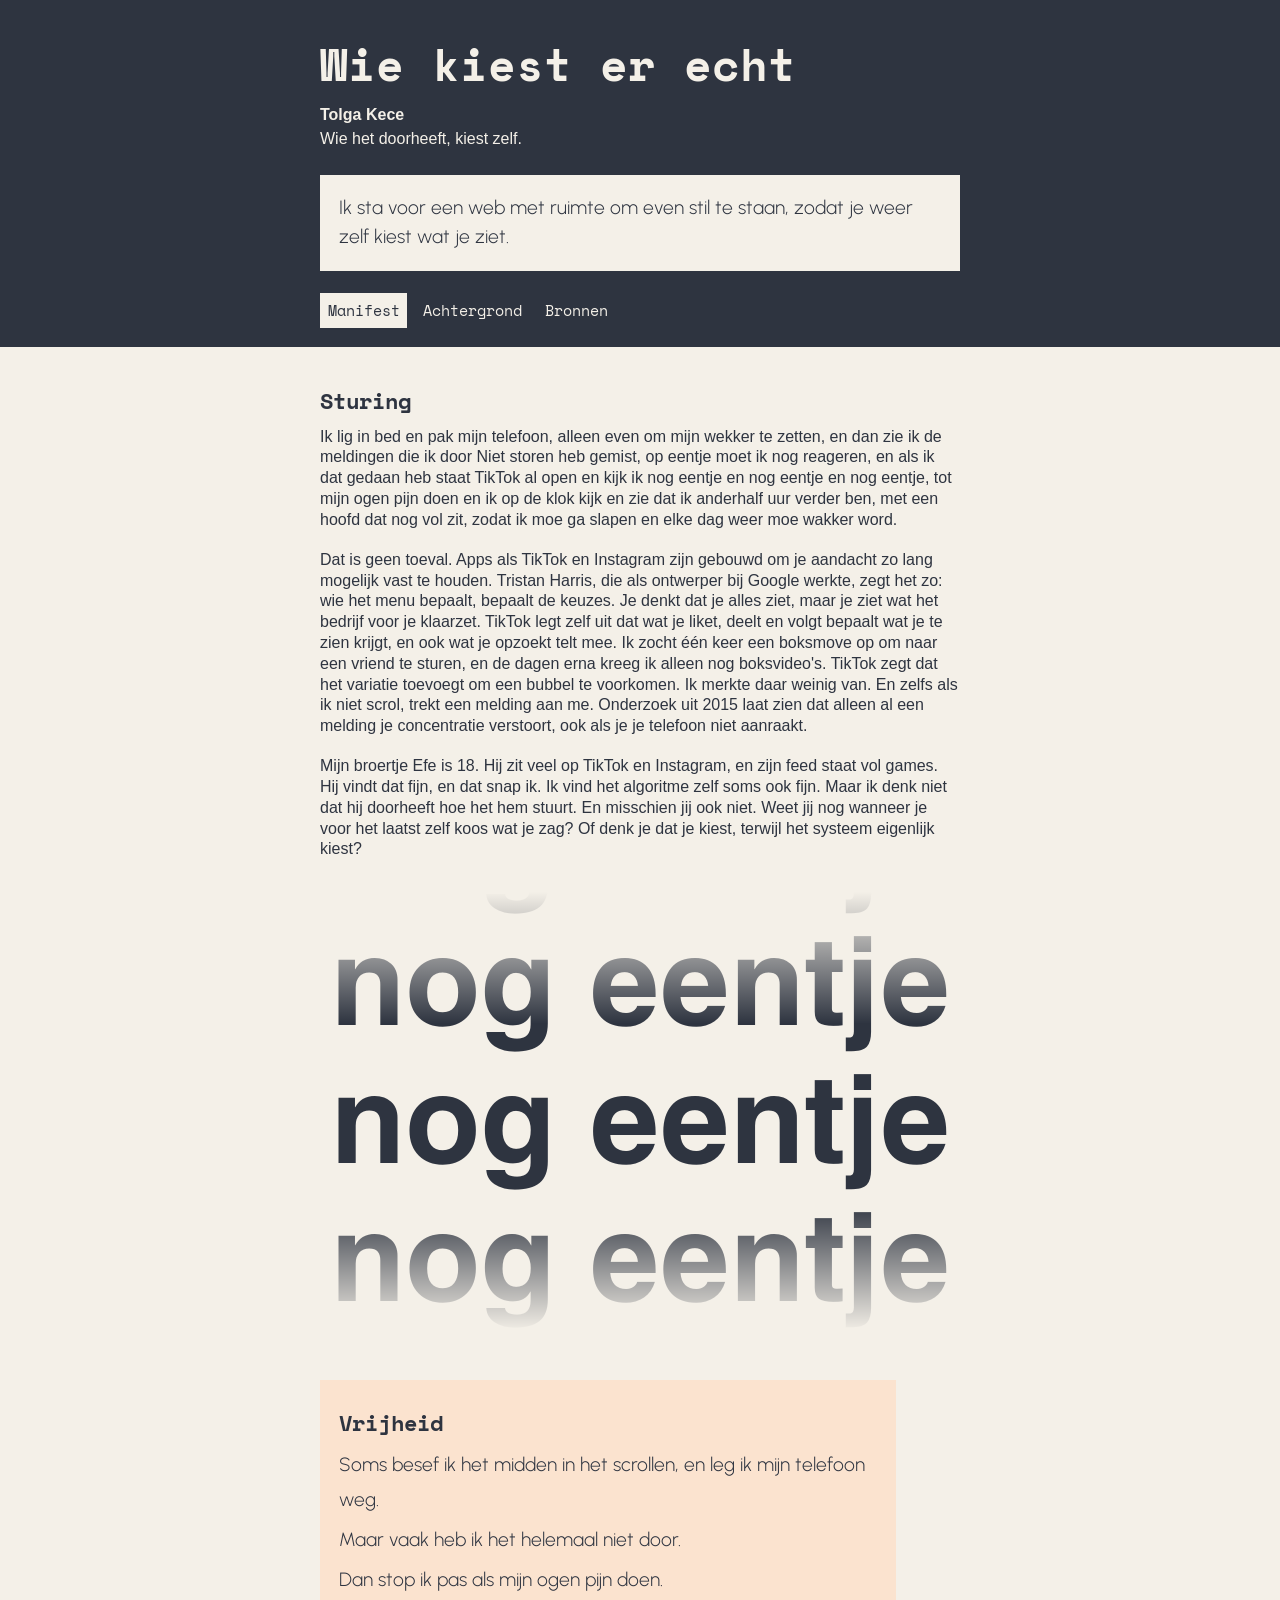
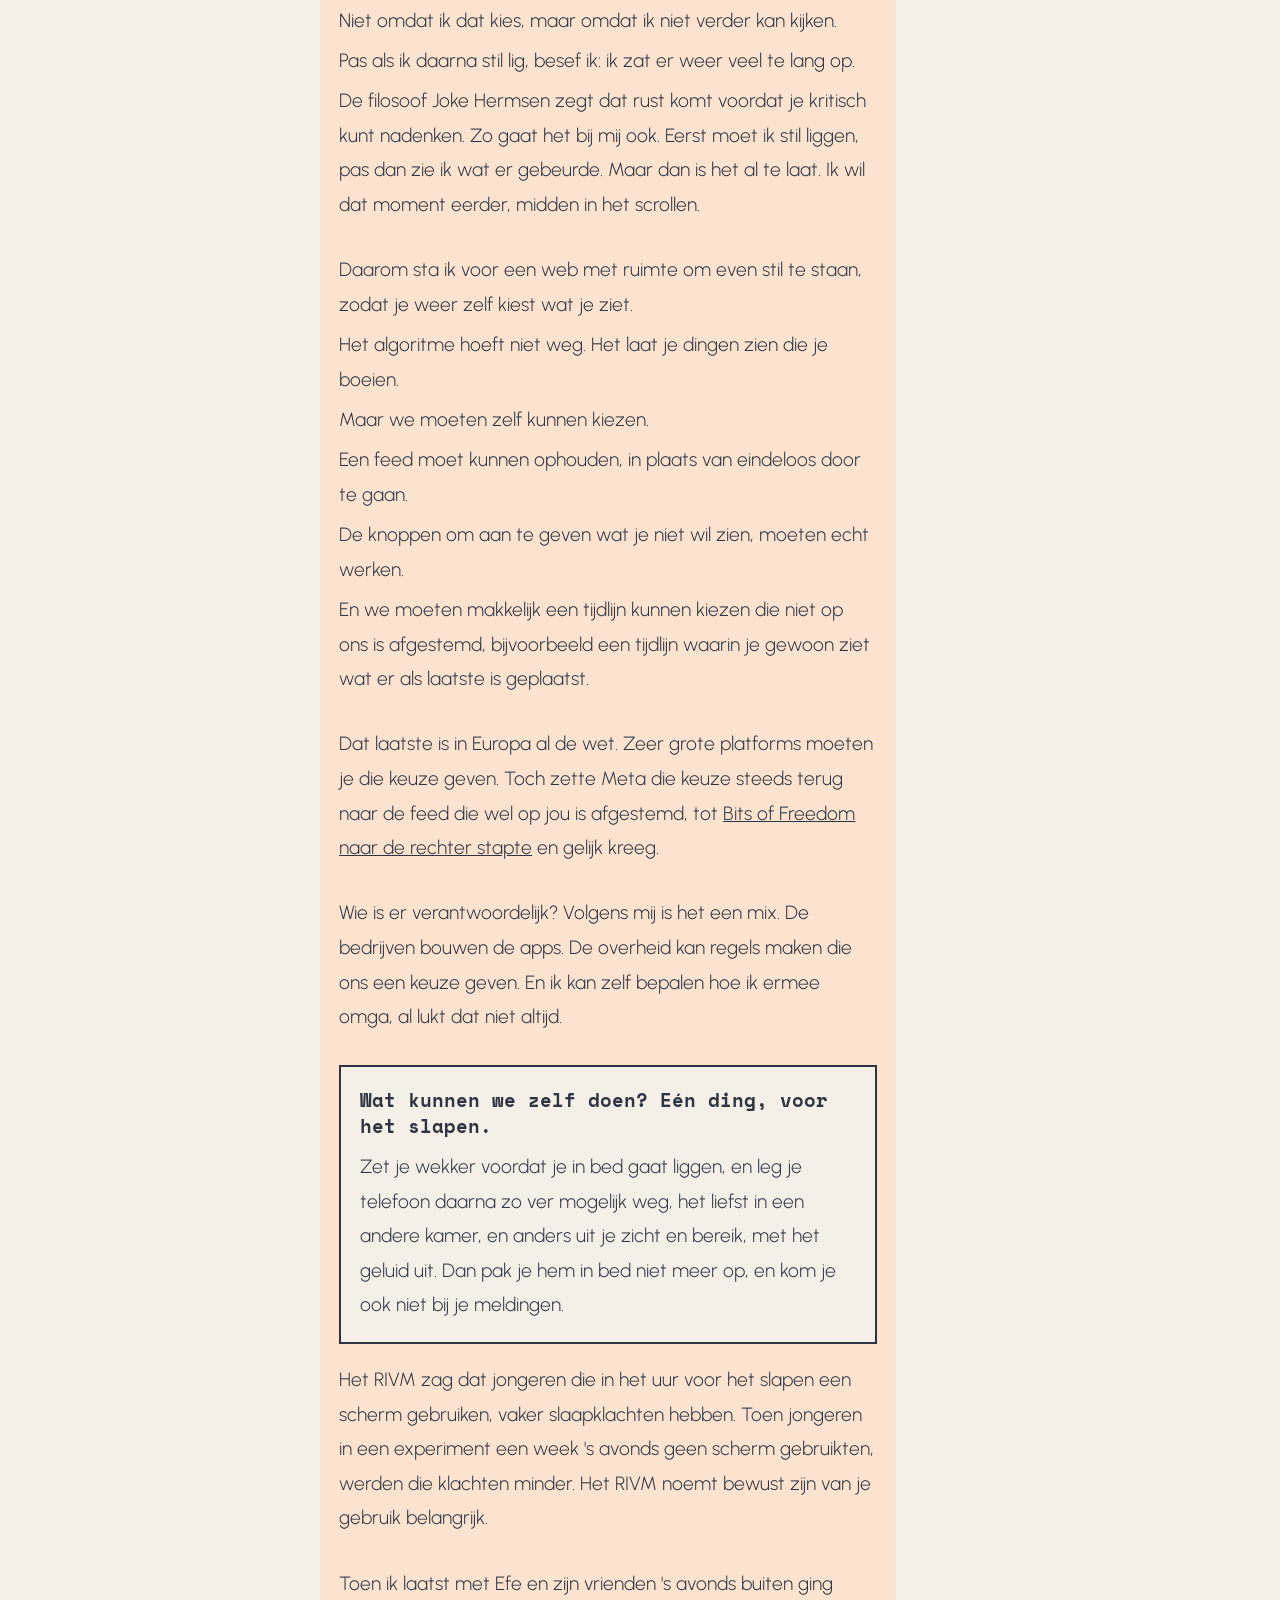
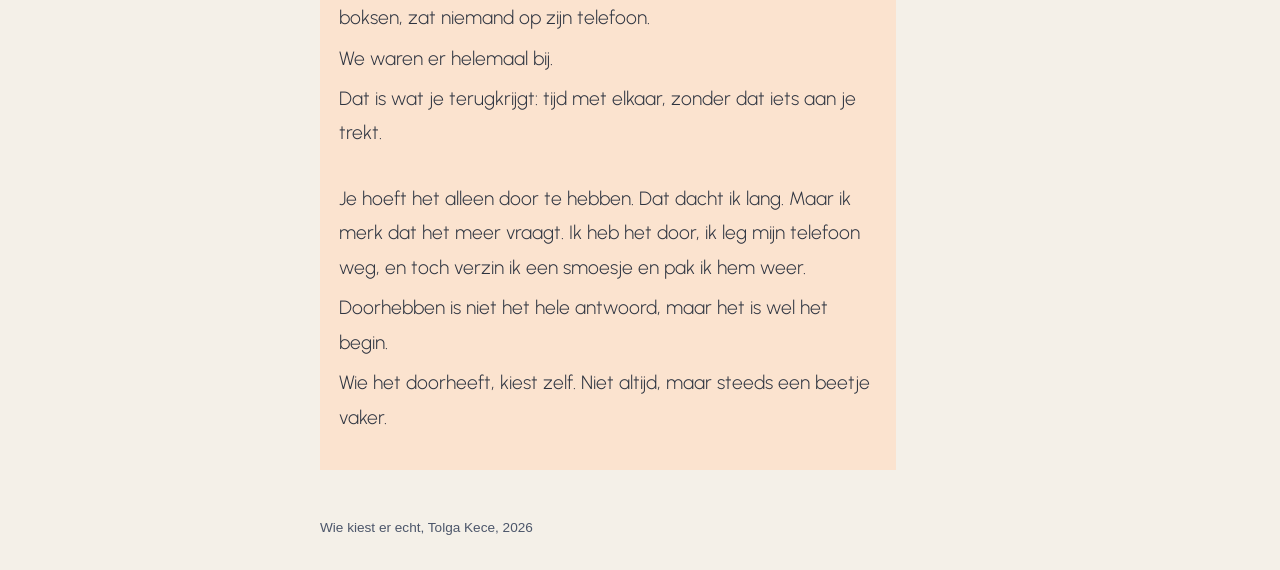
==== commit fdc3026f: "Nieuwe slogan en aangepaste teksten" ====
--- a/index.html
+++ b/index.html
@@ -16,7 +16,7 @@
     <header>
       <h1>Wie kiest er echt</h1>
       <p class="naam">Tolga Kece</p>
-      <p class="slogan">Het begint met doorhebben.</p>
+      <p class="slogan">Wie het doorheeft, kiest zelf.</p>
       <p class="missie">
         Ik sta voor een web met ruimte om even stil te staan, zodat je weer zelf
         kiest wat je ziet.
@@ -99,7 +99,8 @@
         <p>
           De filosoof Joke Hermsen zegt dat rust komt voordat je kritisch kunt
           nadenken. Zo gaat het bij mij ook. Eerst moet ik stil liggen, pas dan
-          zie ik wat er gebeurde.
+          zie ik wat er gebeurde. Maar dan is het al te laat. Ik wil dat moment
+          eerder, midden in het scrollen.
         </p>
 
         <p class="nieuw-blok">
@@ -157,16 +158,22 @@
           zat niemand op zijn telefoon.
         </p>
         <p>We waren er helemaal bij.</p>
-        <p>Dat is wat je terugkrijgt.</p>
+        <p>
+          Dat is wat je terugkrijgt: tijd met elkaar, zonder dat iets aan je
+          trekt.
+        </p>
 
         <p class="nieuw-blok">
           Je hoeft het alleen door te hebben. Dat dacht ik lang. Maar ik merk
           dat het meer vraagt. Ik heb het door, ik leg mijn telefoon weg, en
           toch verzin ik een smoesje en pak ik hem weer.
         </p>
-        <p>Het begint met doorhebben, al is het niet het hele antwoord.</p>
         <p>
-          Zodra je doorhebt dat je gestuurd wordt, kies je weer een beetje zelf.
+          Doorhebben is niet het hele antwoord, maar het is wel het begin.
+        </p>
+        <p>
+          Wie het doorheeft, kiest zelf. Niet altijd, maar steeds een beetje
+          vaker.
         </p>
       </section>
     </main>
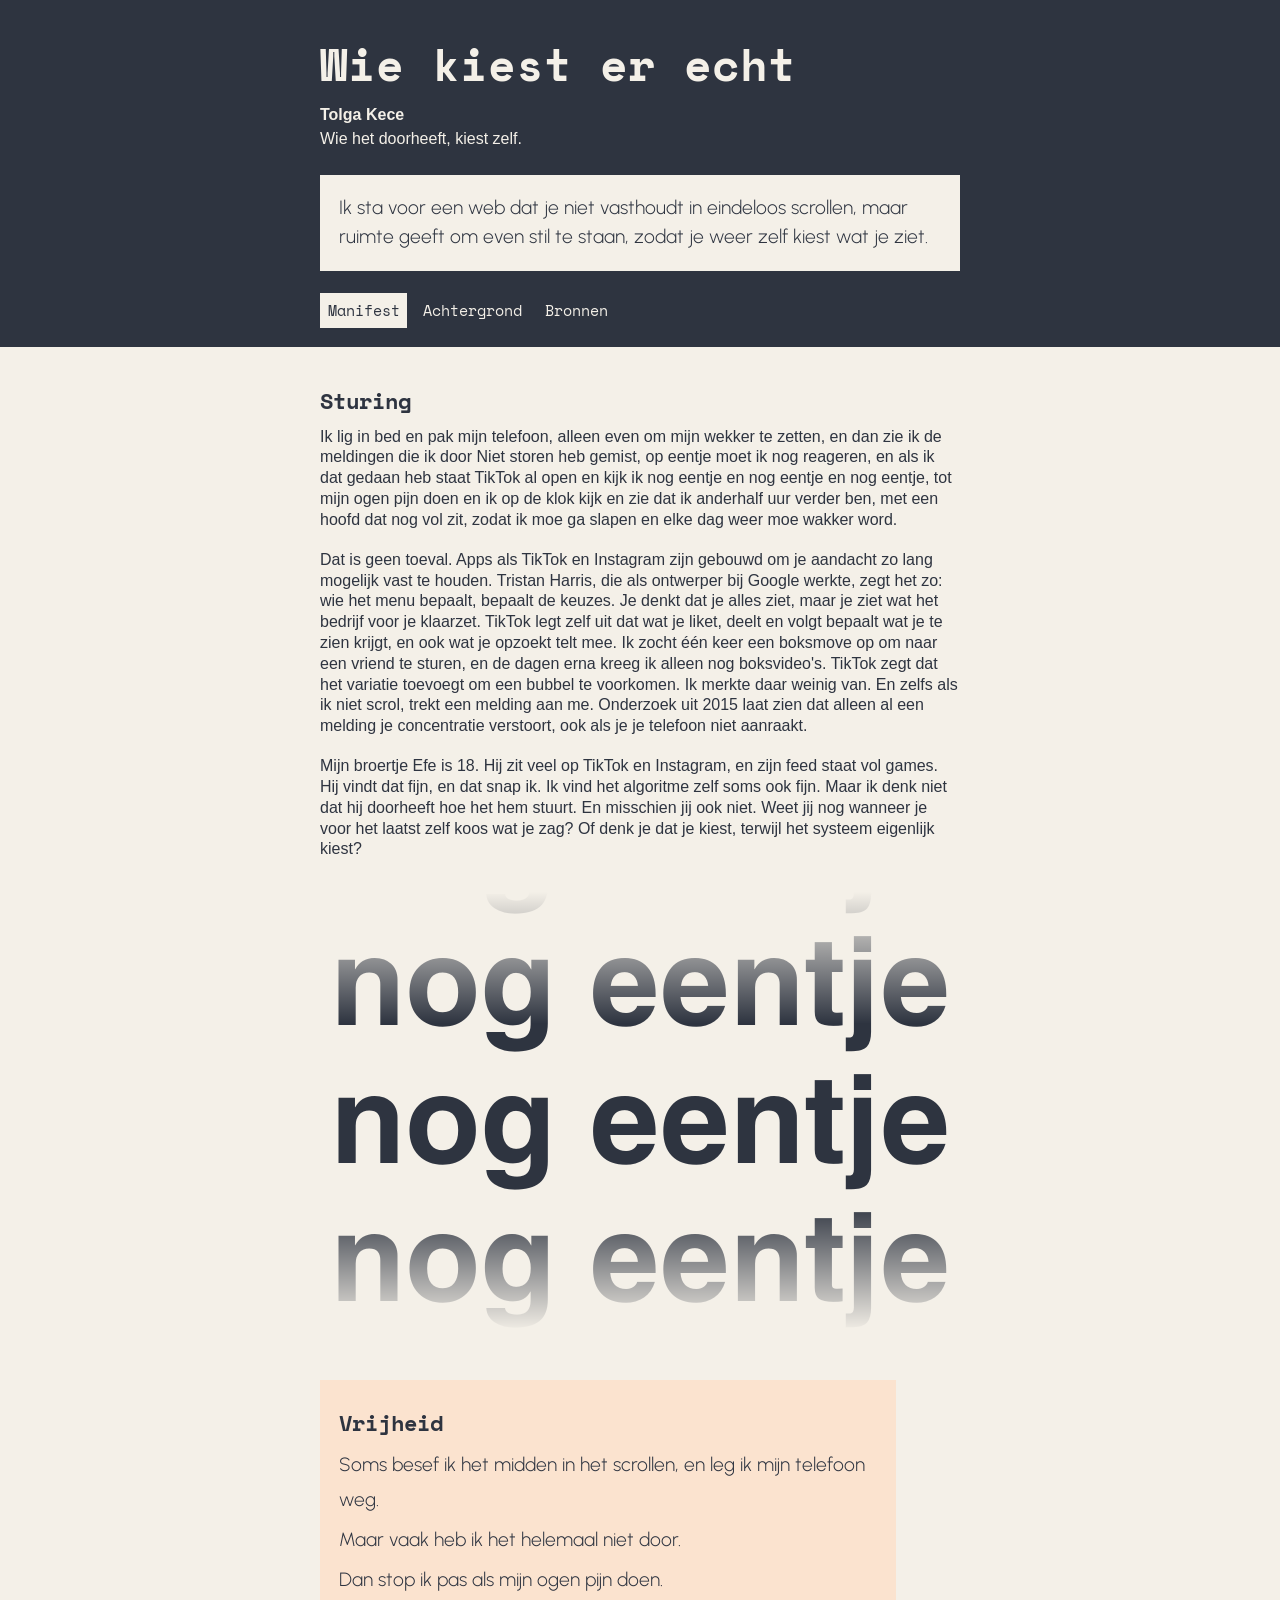
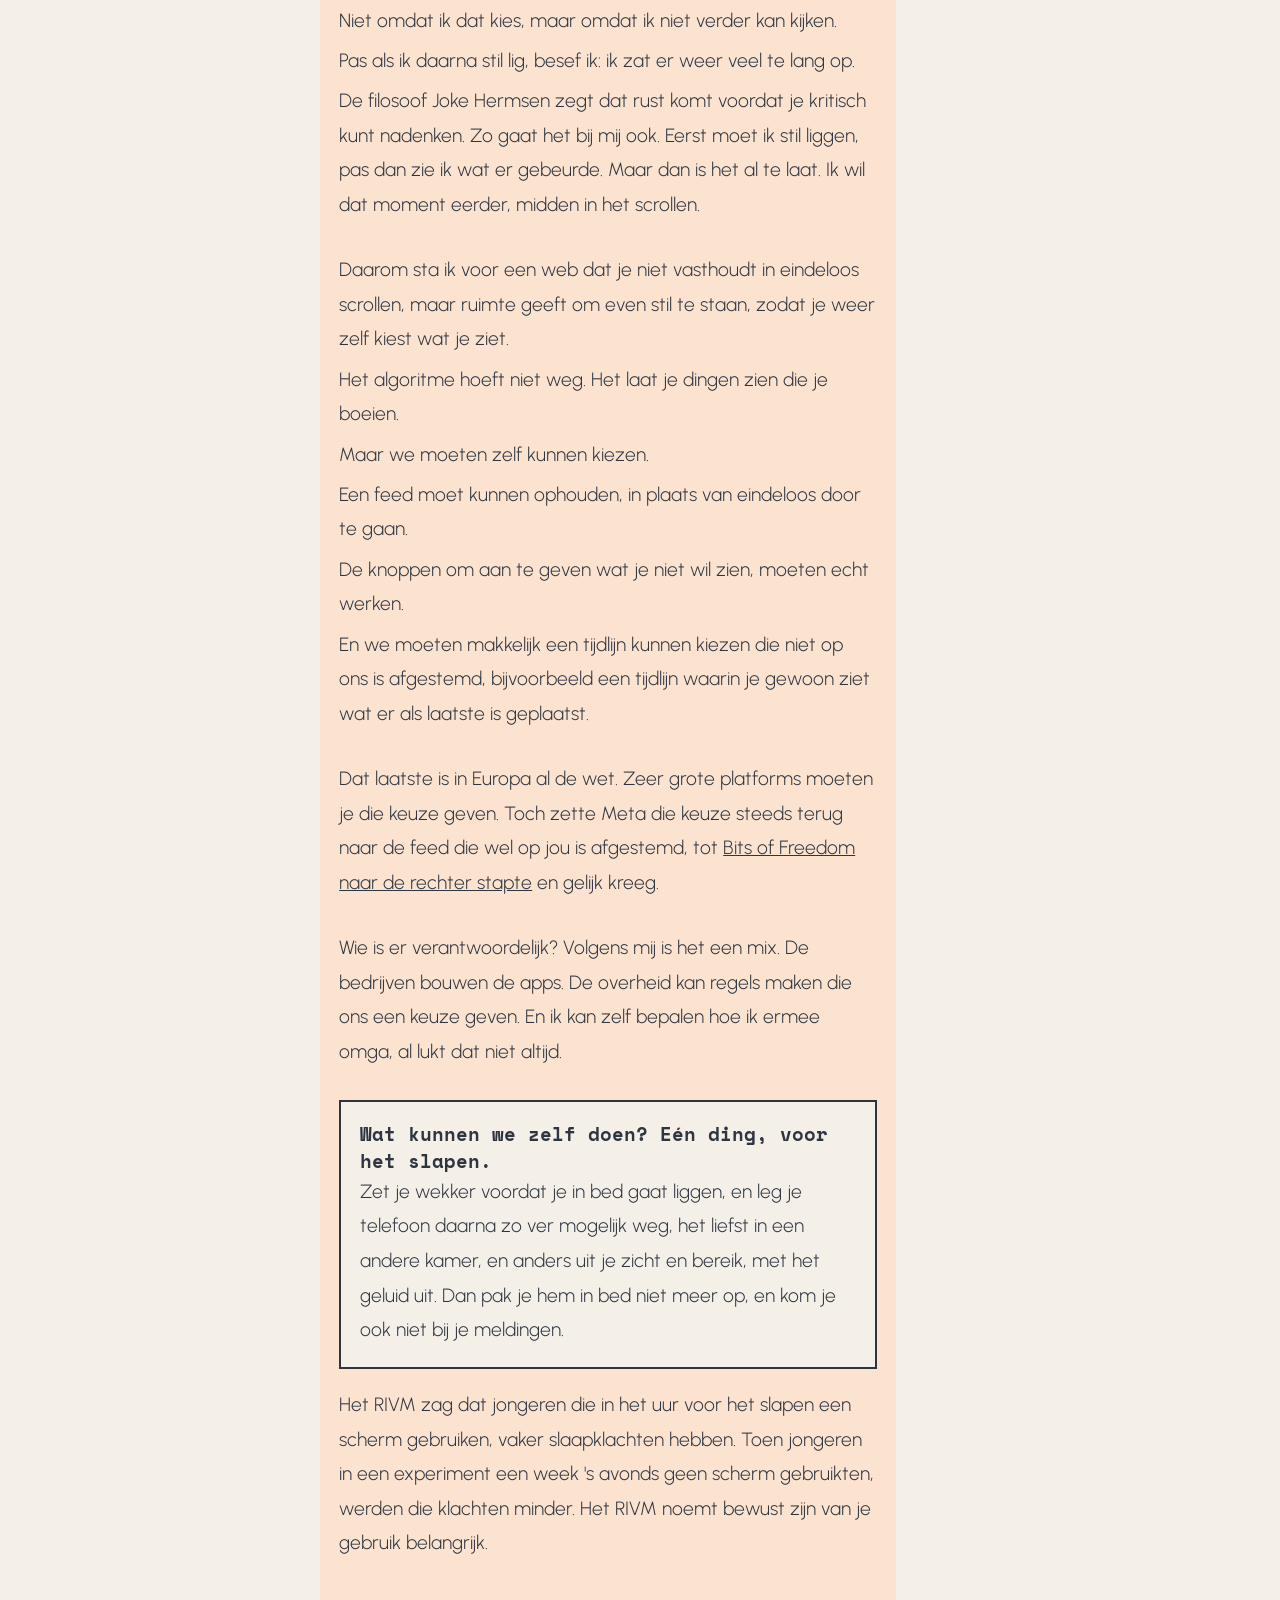
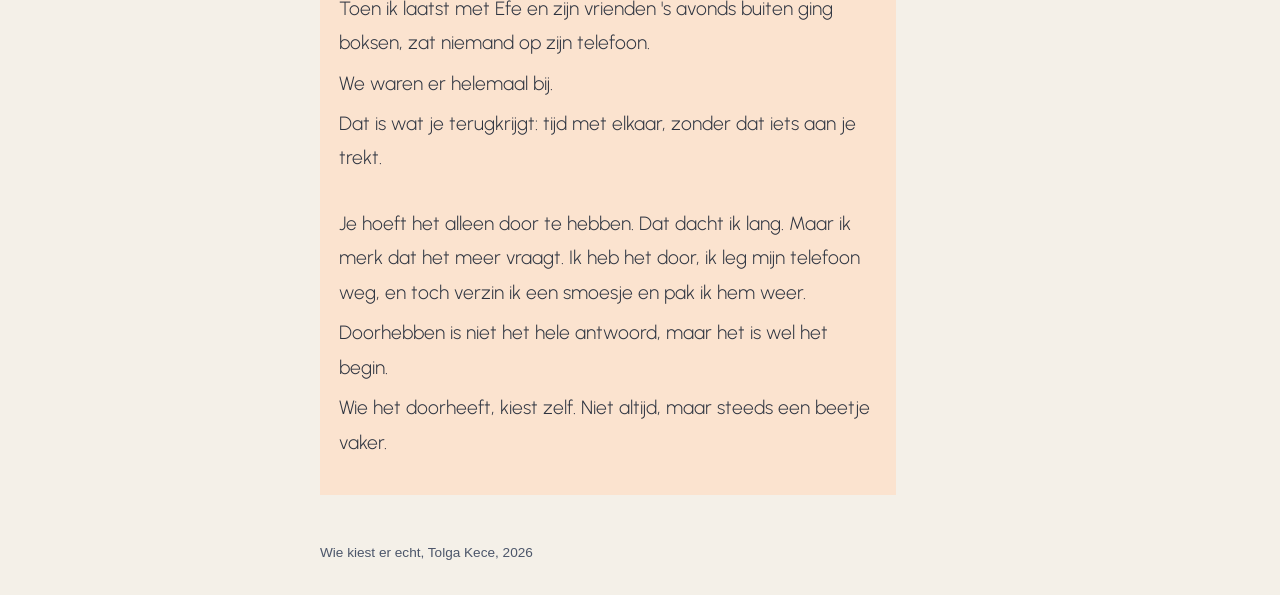
==== commit 35a6845f: "Nieuwe missie, slogan en teksten" ====
--- a/index.html
+++ b/index.html
@@ -18,8 +18,9 @@
       <p class="naam">Tolga Kece</p>
       <p class="slogan">Wie het doorheeft, kiest zelf.</p>
       <p class="missie">
-        Ik sta voor een web met ruimte om even stil te staan, zodat je weer zelf
-        kiest wat je ziet.
+        Ik sta voor een web dat je niet vasthoudt in eindeloos scrollen, maar
+        ruimte geeft om even stil te staan, zodat je weer zelf kiest wat je
+        ziet.
       </p>
       <nav>
         <ul>
@@ -28,7 +29,7 @@
           <li><a href="bronnen.html">Bronnen</a></li>
         </ul>
       </nav>
-</header>
+    </header>
 
     <main>
       <section class="deel-sturing">
@@ -104,8 +105,9 @@
         </p>
 
         <p class="nieuw-blok">
-          Daarom sta ik voor een web met ruimte om even stil te staan, zodat je
-          weer zelf kiest wat je ziet.
+          Daarom sta ik voor een web dat je niet vasthoudt in eindeloos
+          scrollen, maar ruimte geeft om even stil te staan, zodat je weer zelf
+          kiest wat je ziet.
         </p>
         <p>
           Het algoritme hoeft niet weg. Het laat je dingen zien die je boeien.
@@ -168,9 +170,7 @@
           dat het meer vraagt. Ik heb het door, ik leg mijn telefoon weg, en
           toch verzin ik een smoesje en pak ik hem weer.
         </p>
-        <p>
-          Doorhebben is niet het hele antwoord, maar het is wel het begin.
-        </p>
+        <p>Doorhebben is niet het hele antwoord, maar het is wel het begin.</p>
         <p>
           Wie het doorheeft, kiest zelf. Niet altijd, maar steeds een beetje
           vaker.
--- a/style.css
+++ b/style.css
@@ -183,7 +183,7 @@
   font-size: 1em;
   line-height: 1.4;
   margin-top: 0;
-  margin-bottom: 0.5em;
+  margin-bottom: 0;
 }
 
 /* Tekst in de oproep */
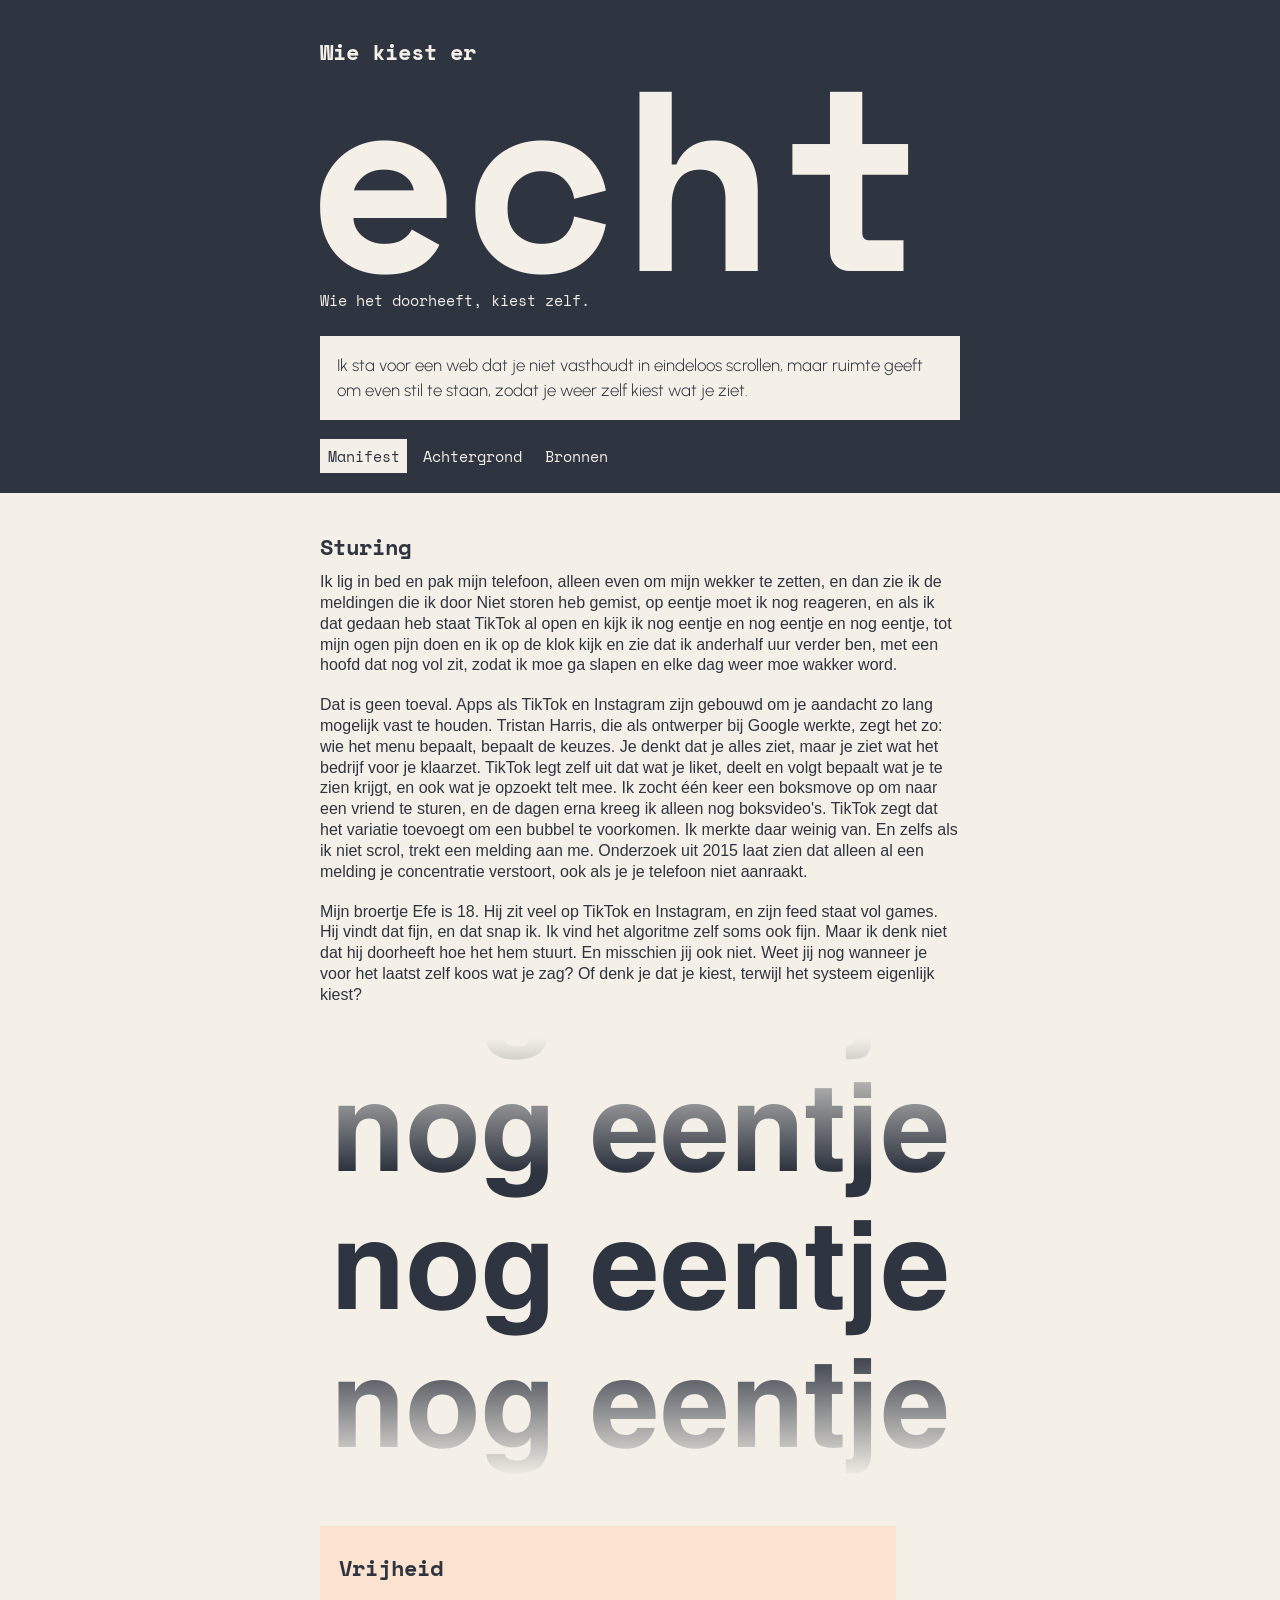
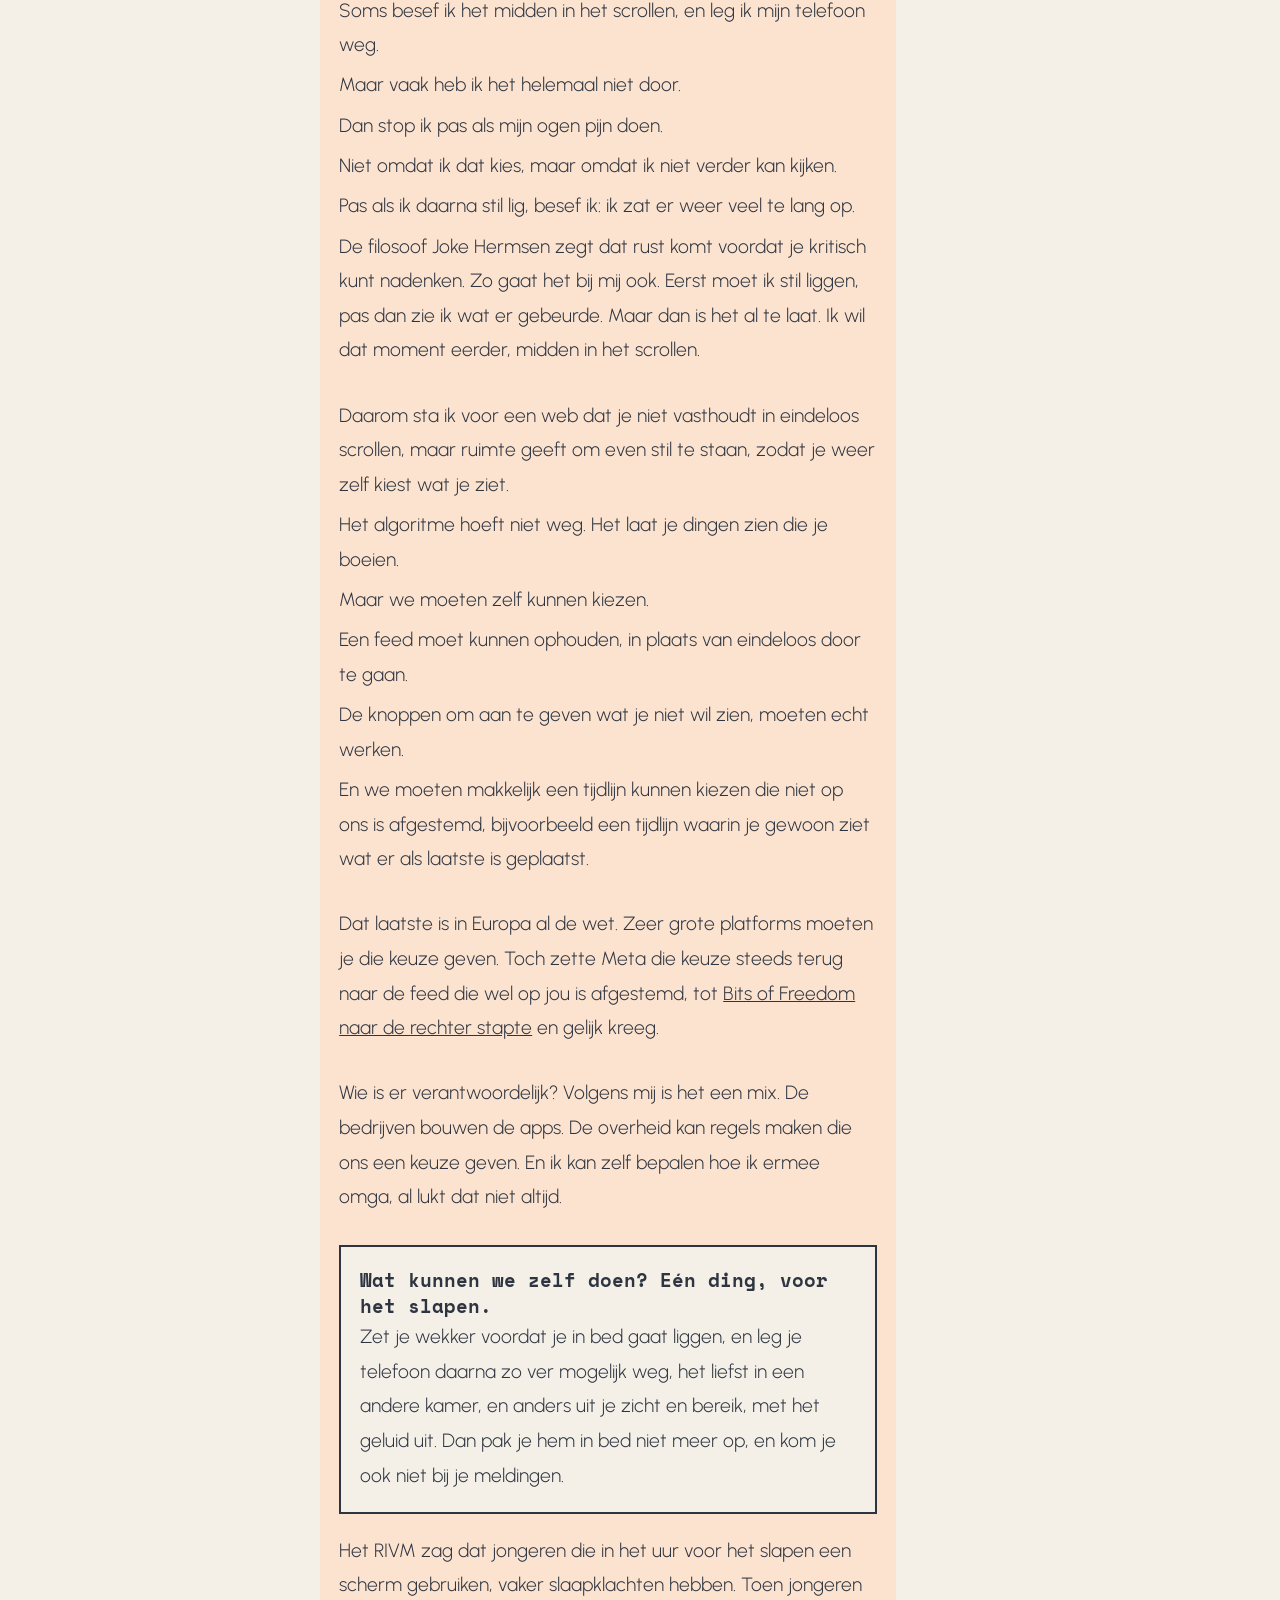
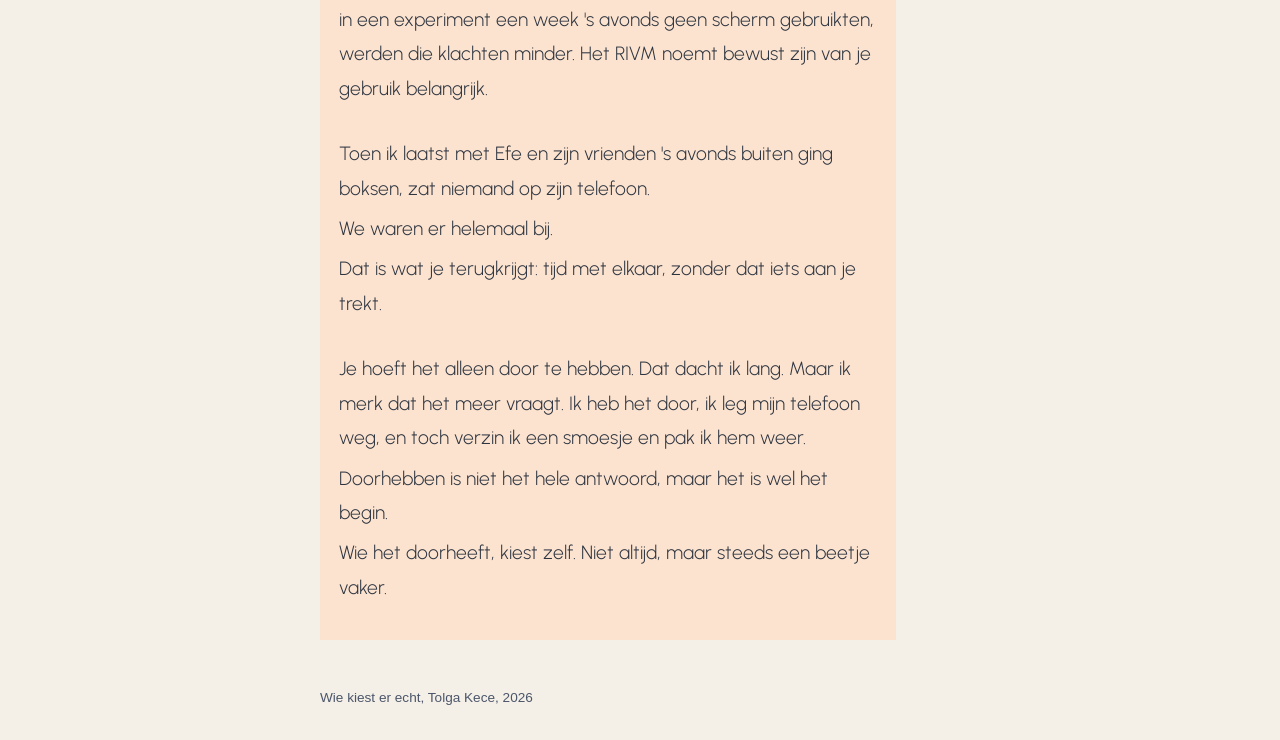
==== commit bc8fe472: "Nieuwe kop" ====
--- a/index.html
+++ b/index.html
@@ -14,8 +14,7 @@
   </head>
   <body>
     <header>
-      <h1>Wie kiest er echt</h1>
-      <p class="naam">Tolga Kece</p>
+      <h1>Wie kiest er <span class="titel-groot">echt</span></h1>
       <p class="slogan">Wie het doorheeft, kiest zelf.</p>
       <p class="missie">
         Ik sta voor een web dat je niet vasthoudt in eindeloos scrollen, maar
--- a/style.css
+++ b/style.css
@@ -28,22 +28,29 @@
 header h1 {
   font-family: "Space Mono", monospace;
   font-weight: 700;
-  font-size: 2.8em;
+  font-size: 1.4em;
   line-height: 1.1;
   margin-top: 0;
   margin-bottom: 0.3em;
-  max-width: 14.3em;
-}
-
-.naam {
-  font-weight: 700;
-  margin-top: 0;
-  margin-bottom: 0;
-}
-
+  max-width: 28.57em;
+}
+
+/* Het woord echt op een eigen regel, groeit mee met het scherm */
+.titel-groot {
+  display: block;
+  font-size: 20vw;
+  line-height: 0.85;
+  margin-left: -0.06em;
+}
+
+/* Slogan onder de titel */
 .slogan {
-  margin-top: 0;
-  margin-bottom: 1.5em;
+  font-family: "Space Mono", monospace;
+  font-weight: 400;
+  font-size: 0.95em;
+  margin-top: 0;
+  margin-bottom: 1.58em;
+  max-width: 42.11em;
 }
 
 .missie {
@@ -51,12 +58,12 @@
   color: #2e3440;
   font-family: "Urbanist", sans-serif;
   font-weight: 300;
-  font-size: 1.2em;
+  font-size: 1.05em;
   line-height: 1.5;
   padding: 1em;
   margin-top: 0;
   margin-bottom: 1.5em;
-  max-width: 31.33em;
+  max-width: 36.09em;
 }
 
 /* Menu */
